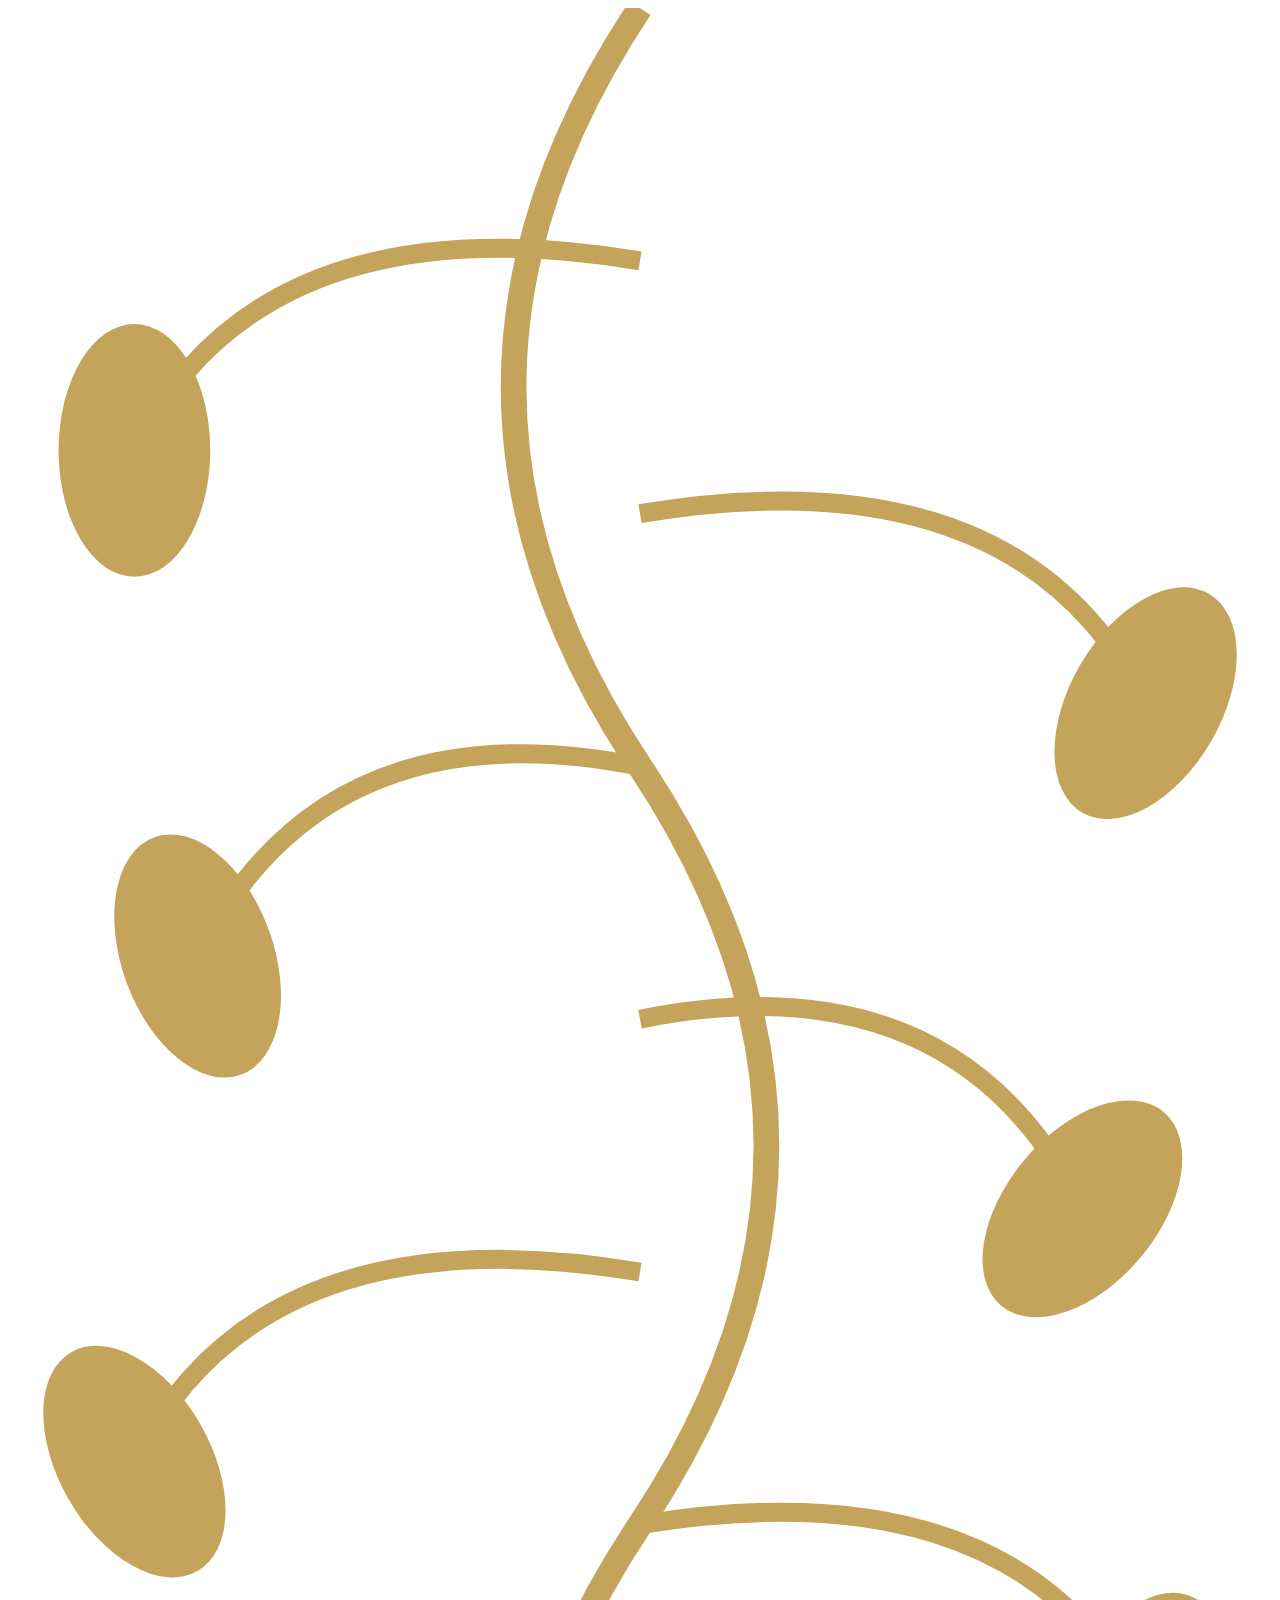
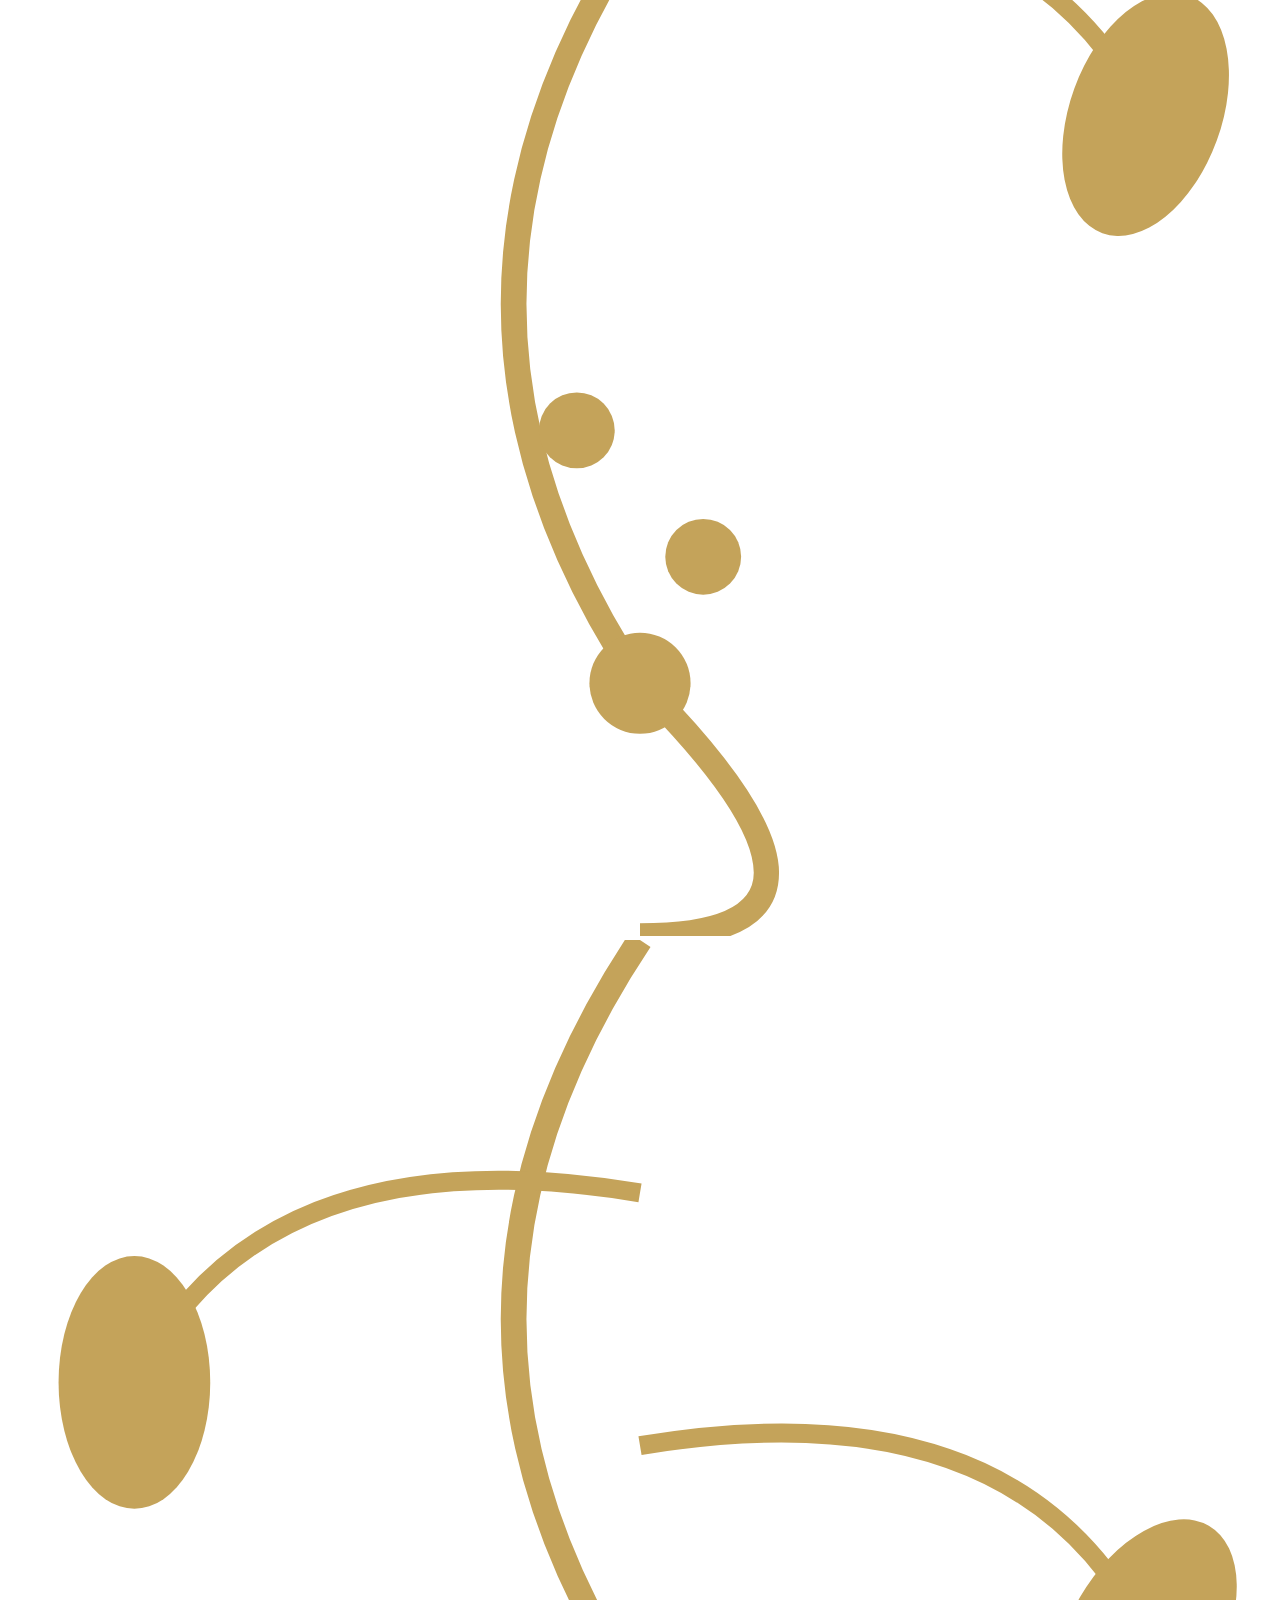
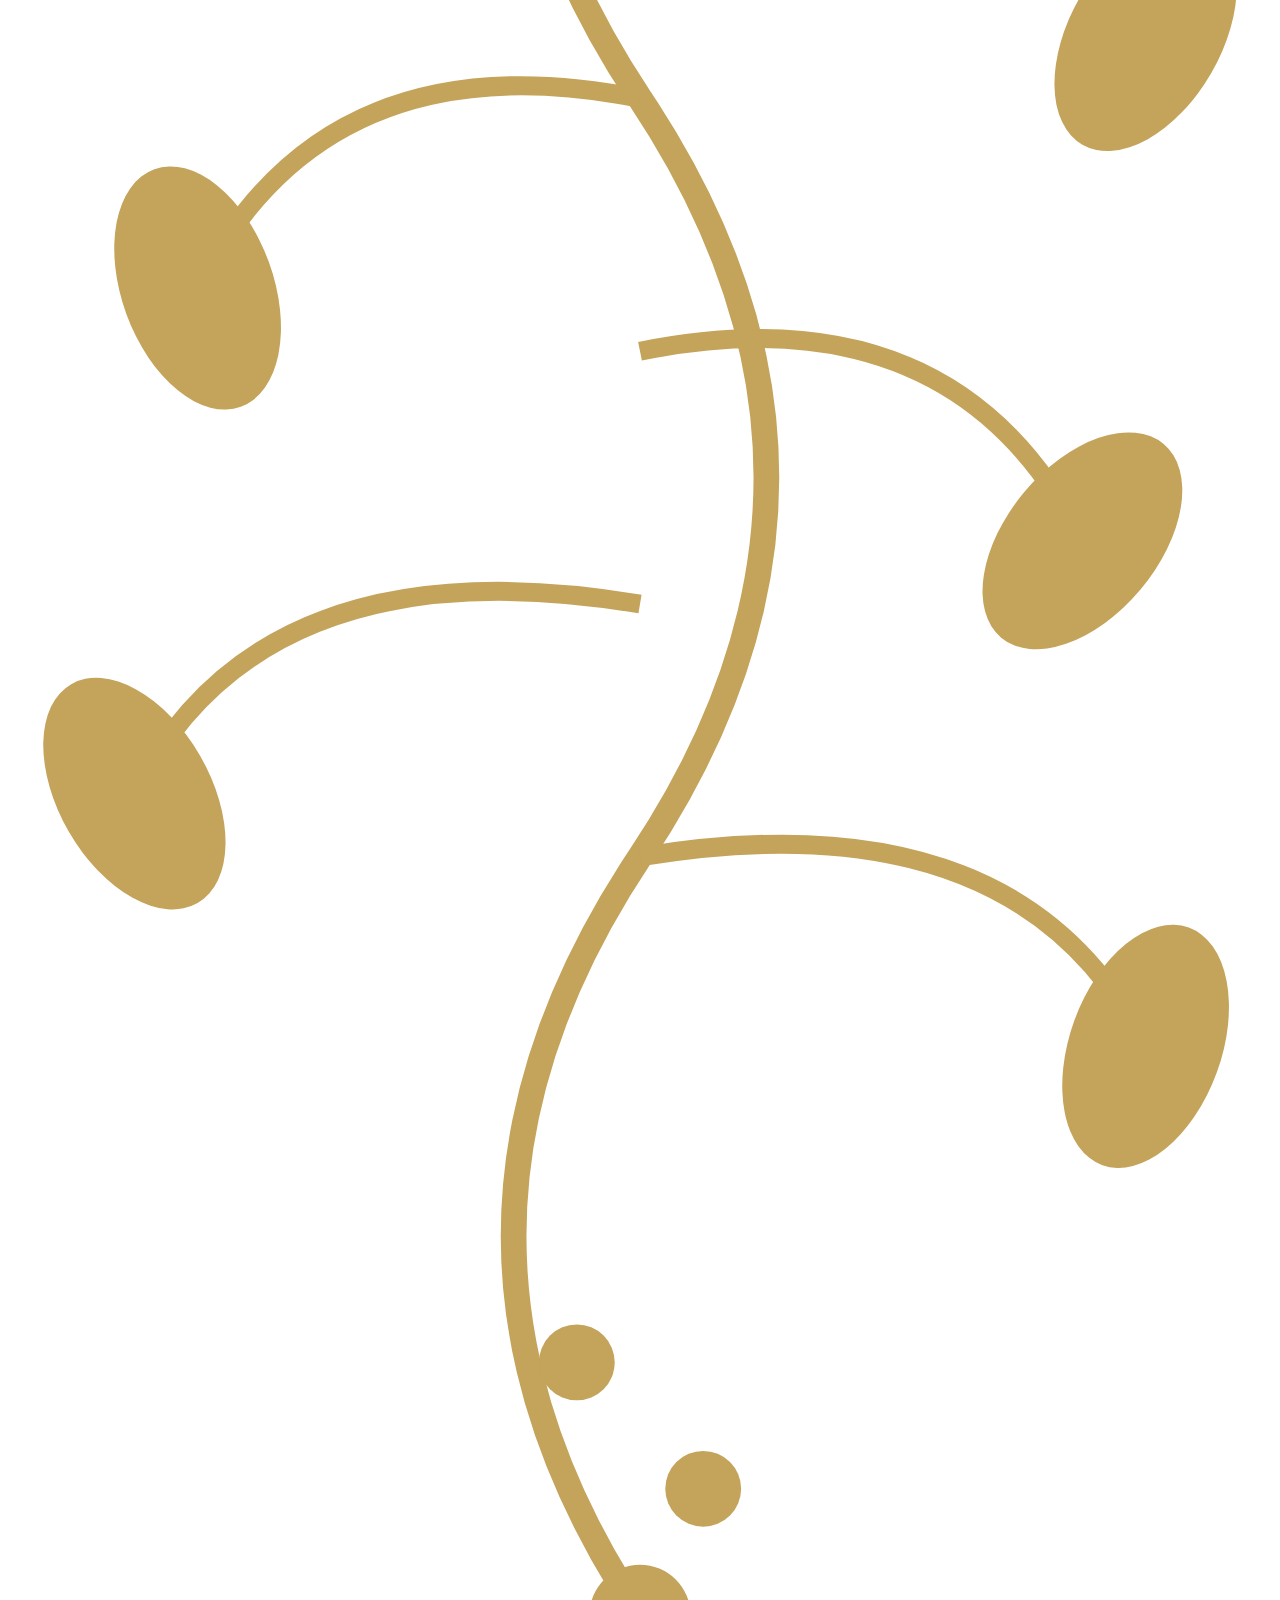
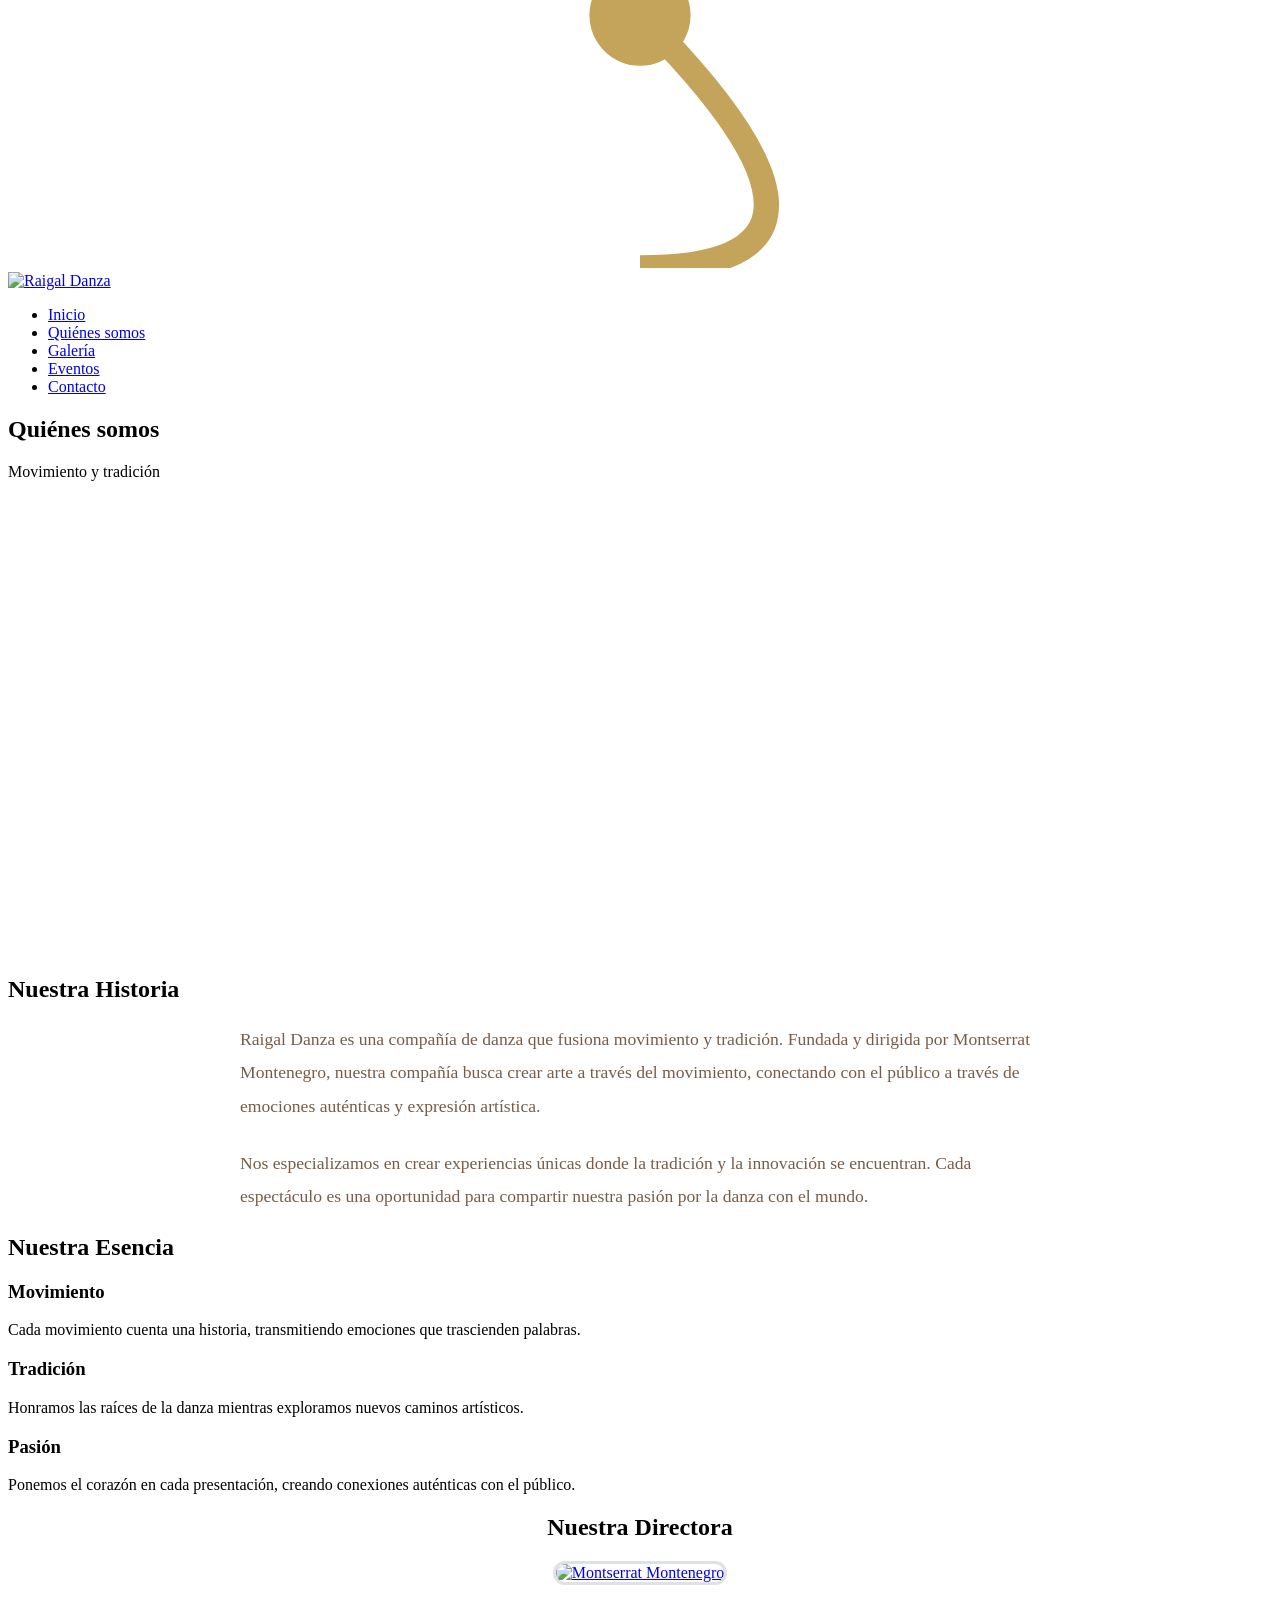
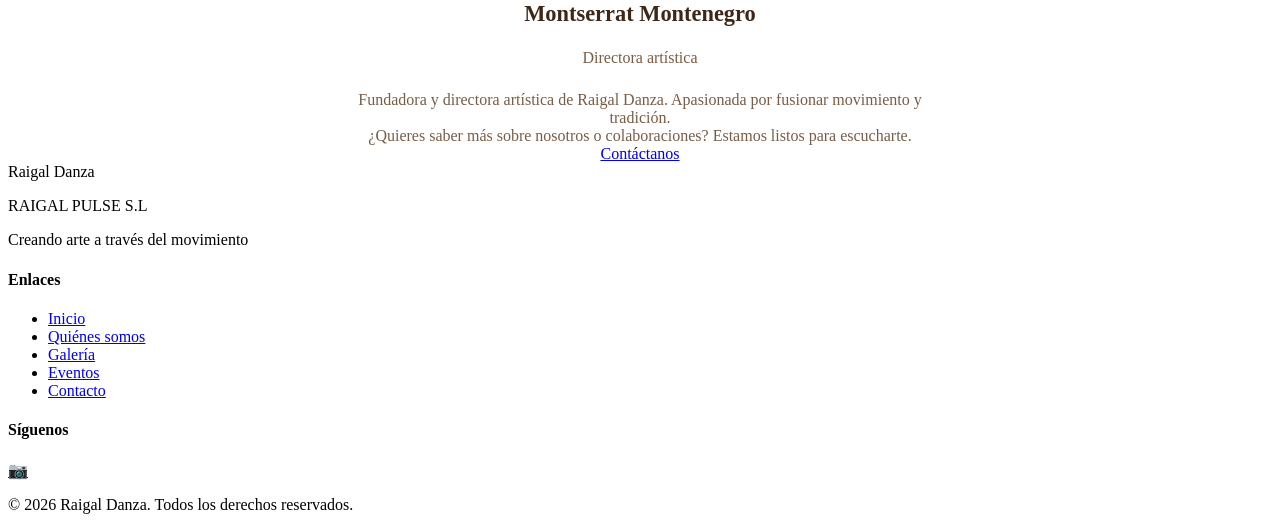
==== compania.html @ f5131477 "Add files via upload" ====
<!DOCTYPE html>
<html lang="es">
<head>
    <meta charset="UTF-8">
    <meta name="viewport" content="width=device-width, initial-scale=1.0">
    <title>Quiénes somos - Raigal Danza</title>
    <link rel="stylesheet" href="css/style.css">
    <link rel="icon" href="data:image/svg+xml,<svg xmlns='http://www.w3.org/2000/svg' viewBox='0 0 100 100'><text y='.9em' font-size='90'>💃</text></svg>">
</head>
<body>
    <!-- Enredaderas decorativas -->
    <div class="vine-decoration vine-left">
        <svg viewBox="0 0 100 200" xmlns="http://www.w3.org/2000/svg">
            <path d="M50 0 Q30 30 50 60 Q70 90 50 120 Q30 150 50 180 Q70 200 50 200" stroke="#c4a35a" stroke-width="2" fill="none"/>
            <path d="M50 20 Q20 15 10 35" stroke="#c4a35a" stroke-width="1.5" fill="none"/>
            <path d="M50 40 Q80 35 90 55" stroke="#c4a35a" stroke-width="1.5" fill="none"/>
            <path d="M50 60 Q25 55 15 75" stroke="#c4a35a" stroke-width="1.5" fill="none"/>
            <path d="M50 80 Q75 75 85 95" stroke="#c4a35a" stroke-width="1.5" fill="none"/>
            <path d="M50 100 Q20 95 10 115" stroke="#c4a35a" stroke-width="1.5" fill="none"/>
            <path d="M50 120 Q80 115 90 135" stroke="#c4a35a" stroke-width="1.5" fill="none"/>
            <ellipse cx="10" cy="35" rx="6" ry="10" fill="#c4a35a"/>
            <ellipse cx="90" cy="55" rx="6" ry="10" fill="#c4a35a" transform="rotate(30 90 55)"/>
            <ellipse cx="15" cy="75" rx="6" ry="10" fill="#c4a35a" transform="rotate(-20 15 75)"/>
            <ellipse cx="85" cy="95" rx="6" ry="10" fill="#c4a35a" transform="rotate(40 85 95)"/>
            <ellipse cx="10" cy="115" rx="6" ry="10" fill="#c4a35a" transform="rotate(-30 10 115)"/>
            <ellipse cx="90" cy="135" rx="6" ry="10" fill="#c4a35a" transform="rotate(20 90 135)"/>
            <circle cx="50" cy="180" r="4" fill="#c4a35a"/>
            <circle cx="45" cy="160" r="3" fill="#c4a35a"/>
            <circle cx="55" cy="170" r="3" fill="#c4a35a"/>
        </svg>
    </div>
    <div class="vine-decoration vine-right">
        <svg viewBox="0 0 100 200" xmlns="http://www.w3.org/2000/svg">
            <path d="M50 0 Q30 30 50 60 Q70 90 50 120 Q30 150 50 180 Q70 200 50 200" stroke="#c4a35a" stroke-width="2" fill="none"/>
            <path d="M50 20 Q20 15 10 35" stroke="#c4a35a" stroke-width="1.5" fill="none"/>
            <path d="M50 40 Q80 35 90 55" stroke="#c4a35a" stroke-width="1.5" fill="none"/>
            <path d="M50 60 Q25 55 15 75" stroke="#c4a35a" stroke-width="1.5" fill="none"/>
            <path d="M50 80 Q75 75 85 95" stroke="#c4a35a" stroke-width="1.5" fill="none"/>
            <path d="M50 100 Q20 95 10 115" stroke="#c4a35a" stroke-width="1.5" fill="none"/>
            <path d="M50 120 Q80 115 90 135" stroke="#c4a35a" stroke-width="1.5" fill="none"/>
            <ellipse cx="10" cy="35" rx="6" ry="10" fill="#c4a35a"/>
            <ellipse cx="90" cy="55" rx="6" ry="10" fill="#c4a35a" transform="rotate(30 90 55)"/>
            <ellipse cx="15" cy="75" rx="6" ry="10" fill="#c4a35a" transform="rotate(-20 15 75)"/>
            <ellipse cx="85" cy="95" rx="6" ry="10" fill="#c4a35a" transform="rotate(40 85 95)"/>
            <ellipse cx="10" cy="115" rx="6" ry="10" fill="#c4a35a" transform="rotate(-30 10 115)"/>
            <ellipse cx="90" cy="135" rx="6" ry="10" fill="#c4a35a" transform="rotate(20 90 135)"/>
            <circle cx="50" cy="180" r="4" fill="#c4a35a"/>
            <circle cx="45" cy="160" r="3" fill="#c4a35a"/>
            <circle cx="55" cy="170" r="3" fill="#c4a35a"/>
        </svg>
    </div>
    <nav class="navbar">
        <div class="nav-container">
            <a href="index.html" class="logo">
                <img src="images/logo.jpg" alt="Raigal Danza" class="logo-img">
            </a>
            <ul class="nav-menu">
                <li><a href="index.html" class="nav-link">Inicio</a></li>
                <li><a href="compania.html" class="nav-link active">Quiénes somos</a></li>
                <li><a href="galeria.html" class="nav-link">Galería</a></li>
                <li><a href="eventos.html" class="nav-link">Eventos</a></li>
                <li><a href="contacto.html" class="nav-link">Contacto</a></li>
            </ul>
            <div class="hamburger">
                <span></span>
                <span></span>
                <span></span>
            </div>
        </div>
    </nav>

    <section class="hero" style="height: 60vh; background: linear-gradient(rgba(255, 255, 255, 0.85), rgba(255, 255, 255, 0.85)), url('images/company/fondo.jpg') center/cover no-repeat;">
        <div class="hero-content">
            <h1>Quiénes <span>somos</span></h1>
            <p>Movimiento y tradición</p>
        </div>
    </section>

    <section class="container">
        <h2 class="section-title fade-in">Nuestra <span>Historia</span></h2>
        <div class="about-card fade-in" style="max-width: 800px; margin: 0 auto;">
            <p style="color: #7a5c45; font-size: 1.1rem; line-height: 1.9;">
                Raigal Danza es una compañía de danza que fusiona movimiento y tradición. Fundada y dirigida por Montserrat Montenegro, nuestra compañía busca crear arte a través del movimiento, conectando con el público a través de emociones auténticas y expresión artística.
            </p>
            <p style="color: #7a5c45; font-size: 1.1rem; line-height: 1.9; margin-top: 1.5rem;">
                Nos especializamos en crear experiencias únicas donde la tradición y la innovación se encuentran. Cada espectáculo es una oportunidad para compartir nuestra pasión por la danza con el mundo.
            </p>
        </div>
    </section>

    <section class="container">
        <h2 class="section-title fade-in">Nuestra <span>Esencia</span></h2>
        <div class="about-grid">
            <div class="about-card fade-in">
                <h3>Movimiento</h3>
                <p>Cada movimiento cuenta una historia, transmitiendo emociones que trascienden palabras.</p>
            </div>
            <div class="about-card fade-in">
                <h3>Tradición</h3>
                <p>Honramos las raíces de la danza mientras exploramos nuevos caminos artísticos.</p>
            </div>
            <div class="about-card fade-in">
                <h3>Pasión</h3>
                <p>Ponemos el corazón en cada presentación, creando conexiones auténticas con el público.</p>
            </div>
        </div>
    </section>

    <section class="container" style="text-align: center;">
        <h2 class="section-title fade-in">Nuestra <span>Directora</span></h2>
        <a href="https://www.instagram.com/monts_montenegro/" target="_blank" class="fade-in" style="display: inline-block;">
            <img src="images/director/montserrat_montenegro.jpg" alt="Montserrat Montenegro" style="max-width: 300px; border-radius: 15px; border: 3px solid #dee2e6;">
        </a>
        <p class="fade-in" style="font-family: 'Playfair Display', serif; font-size: 1.4rem; color: #3d2817; margin-top: 1rem; font-weight: 600;">Montserrat Montenegro</p>
        <p class="fade-in" style="max-width: 600px; margin: 0.5rem auto; color: #7a5c45;">Directora artística</p>
        <p class="fade-in" style="max-width: 600px; margin: 1.5rem auto 0; color: #7a5c45;">
            Fundadora y directora artística de Raigal Danza. Apasionada por fusionar movimiento y tradición.
        </p>
    </section>

    <section class="container" style="text-align: center;">
        <p class="fade-in" style="max-width: 600px; margin: 0 auto; color: #7a5c45;">
            ¿Quieres saber más sobre nosotros o colaboraciones? Estamos listos para escucharte.
        </p>
        <a href="contacto.html" class="btn fade-in" style="margin-top: 1rem;">Contáctanos</a>
    </section>

    <footer>
        <div class="container">
            <div class="footer-content">
                <div class="footer-section">
                    <div class="footer-logo">Raigal Danza</div>
                    <p>RAIGAL PULSE S.L</p>
                    <p style="margin-top: 0.5rem;">Creando arte a través del movimiento</p>
                </div>
                <div class="footer-section">
                    <h4>Enlaces</h4>
                    <ul>
                        <li><a href="index.html">Inicio</a></li>
                        <li><a href="compania.html">Quiénes somos</a></li>
                        <li><a href="galeria.html">Galería</a></li>
                        <li><a href="eventos.html">Eventos</a></li>
                        <li><a href="contacto.html">Contacto</a></li>
                    </ul>
                </div>
                <div class="footer-section">
                    <h4>Síguenos</h4>
                    <div class="social-links">
                        <a href="https://www.instagram.com/ciaraigaldanza" target="_blank" title="Instagram">📷</a>
                    </div>
                </div>
            </div>
            <div class="footer-bottom">
                <p>© 2026 Raigal Danza. Todos los derechos reservados.</p>
            </div>
        </div>
    </footer>

    <script src="js/script.js"></script>
</body>
</html>
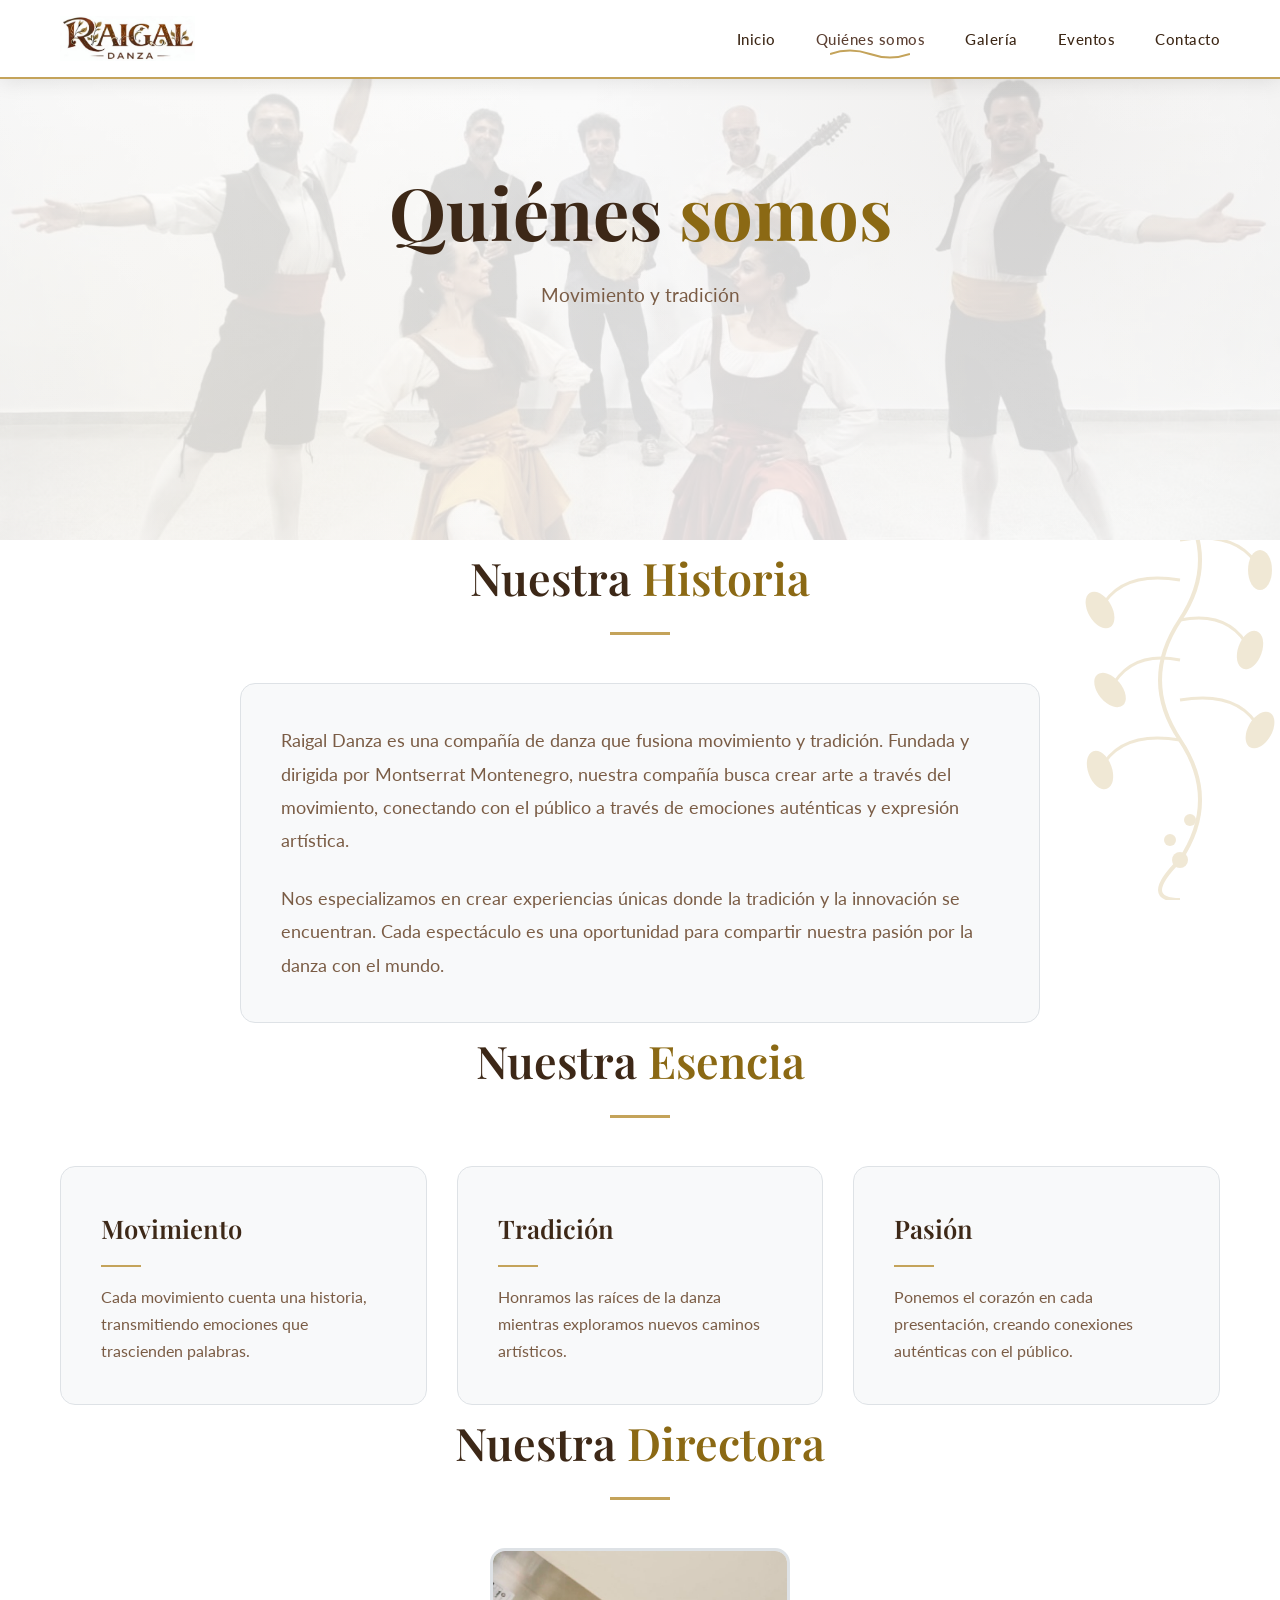
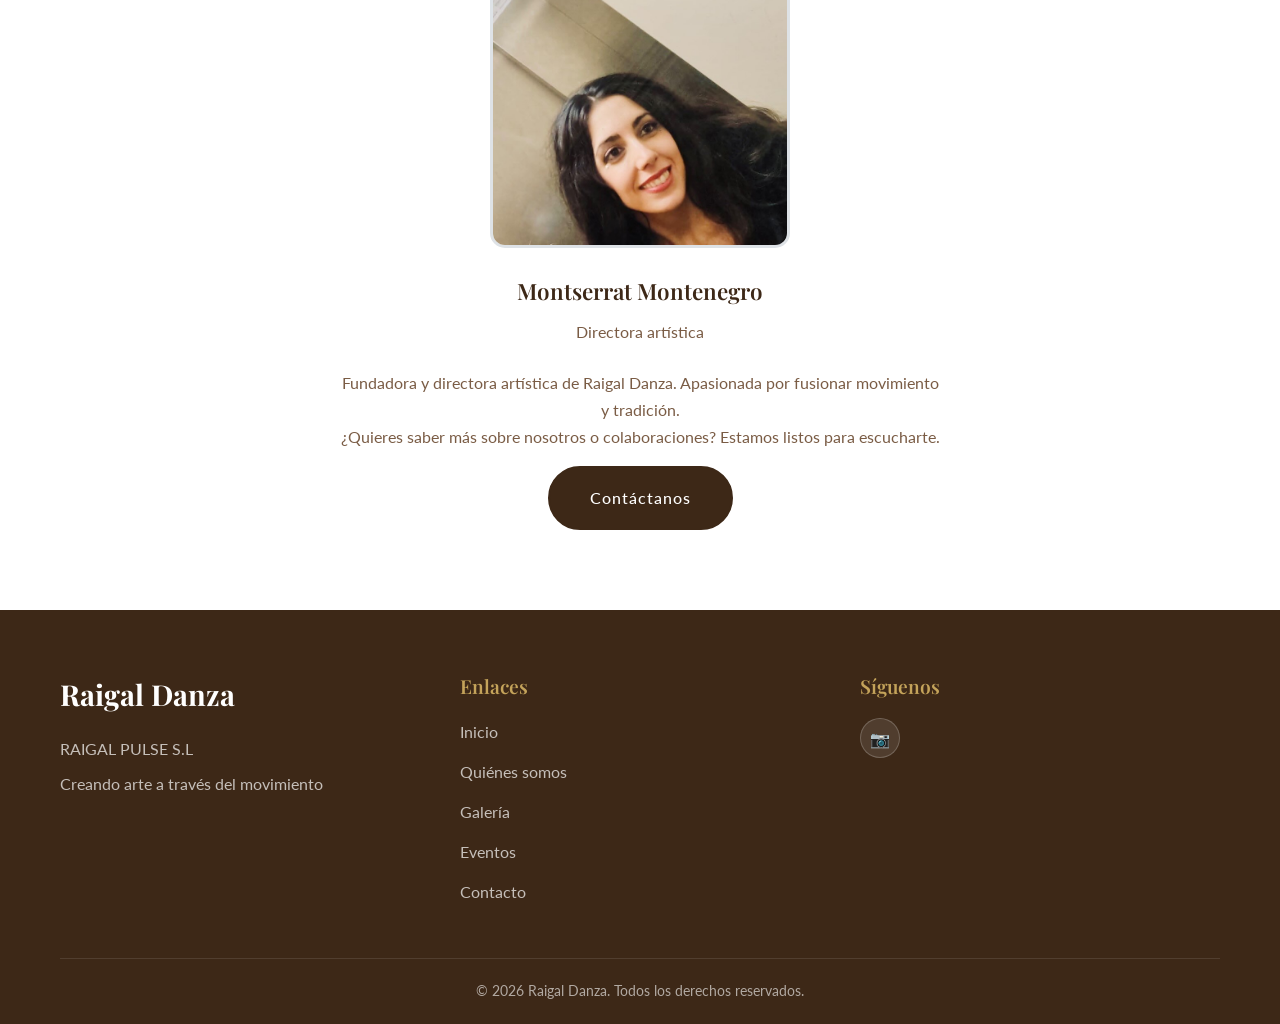
==== commit 62fc8855: "Add files via upload" ====
--- a/compania.html
+++ b/compania.html
@@ -5,7 +5,7 @@
     <meta name="viewport" content="width=device-width, initial-scale=1.0">
     <title>Quiénes somos - Raigal Danza</title>
     <link rel="stylesheet" href="css/style.css">
-    <link rel="icon" href="data:image/svg+xml,<svg xmlns='http://www.w3.org/2000/svg' viewBox='0 0 100 100'><text y='.9em' font-size='90'>💃</text></svg>">
+    <link rel="icon" href="images/favicon.png" type="image/png">
 </head>
 <body>
     <!-- Enredaderas decorativas -->
--- a/css/style.css
+++ b/css/style.css
@@ -0,0 +1,814 @@
+@import url('https://fonts.googleapis.com/css2?family=Playfair+Display:wght@400;500;600;700&family=Lato:wght@300;400;500;600&display=swap');
+
+:root {
+    --white: #ffffff;
+    --white-light: #f8f9fa;
+    --white-dark: #e9ecef;
+    --white-medium: #f0f0f0;
+    --brown-dark: #3d2817;
+    --brown: #5c4033;
+    --brown-light: #7a5c45;
+    --black: #1a1a1a;
+    --black-light: #2d2d2d;
+    --accent: #8b6914;
+    --accent-gold: #c4a35a;
+    --border-light: #dee2e6;
+    --shadow: rgba(0, 0, 0, 0.1);
+}
+
+* {
+    margin: 0;
+    padding: 0;
+    box-sizing: border-box;
+}
+
+html {
+    scroll-behavior: smooth;
+}
+
+body {
+    font-family: 'Lato', sans-serif;
+    background-color: var(--white);
+    color: var(--brown-dark);
+    line-height: 1.7;
+    overflow-x: hidden;
+    position: relative;
+}
+
+/* Decorative vines SVG */
+.vine-decoration {
+    position: fixed;
+    width: 200px;
+    height: 400px;
+    pointer-events: none;
+    z-index: 0;
+    opacity: 0.25;
+}
+
+.vine-left {
+    top: 0;
+    left: 0;
+}
+
+.vine-right {
+    bottom: 0;
+    right: 0;
+    transform: scaleX(-1);
+}
+
+.vine-decoration svg {
+    width: 100%;
+    height: 100%;
+}
+
+h1, h2, h3, h4, h5, h6 {
+    font-family: 'Playfair Display', serif;
+    font-weight: 600;
+    color: var(--brown-dark);
+}
+
+a {
+    text-decoration: none;
+    color: inherit;
+}
+
+ul {
+    list-style: none;
+}
+
+.container {
+    max-width: 1200px;
+    margin: 0 auto;
+    padding: 0 20px;
+}
+
+/* Navigation */
+.navbar {
+    position: fixed;
+    top: 0;
+    left: 0;
+    right: 0;
+    z-index: 1000;
+    background: var(--white);
+    box-shadow: 0 2px 20px var(--shadow);
+    padding: 1rem 0;
+    transition: all 0.3s ease;
+    border-bottom: 2px solid var(--accent-gold);
+}
+
+.navbar.scrolled {
+    padding: 0.8rem 0;
+    box-shadow: 0 4px 30px rgba(61, 40, 23, 0.15);
+}
+
+.nav-container {
+    display: flex;
+    justify-content: space-between;
+    align-items: center;
+    max-width: 1200px;
+    margin: 0 auto;
+    padding: 0 20px;
+}
+
+.logo {
+    font-family: 'Playfair Display', serif;
+    font-size: 1.6rem;
+    font-weight: 700;
+    color: var(--brown-dark);
+    letter-spacing: 2px;
+    display: flex;
+    align-items: center;
+    gap: 0.8rem;
+}
+
+.logo-img {
+    height: 45px;
+    width: auto;
+    object-fit: contain;
+}
+
+.nav-menu {
+    display: flex;
+    gap: 2.5rem;
+}
+
+.nav-link {
+    font-weight: 500;
+    position: relative;
+    padding: 0.5rem 0;
+    transition: color 0.3s ease;
+    color: var(--brown-dark);
+    font-size: 0.95rem;
+    letter-spacing: 0.5px;
+}
+
+.nav-link::after {
+    content: '';
+    position: absolute;
+    bottom: -6px;
+    left: 50%;
+    transform: translateX(-50%);
+    width: 0;
+    height: 15px;
+    background-image: url("data:image/svg+xml,%3Csvg xmlns='http://www.w3.org/2000/svg' viewBox='0 0 80 15'%3E%3Cpath d='M0 7 Q20 0 40 7 Q60 14 80 7' stroke='%23c4a35a' stroke-width='2' fill='none'/%3E%3C/svg%3E");
+    background-size: contain;
+    background-repeat: no-repeat;
+    transition: width 0.3s ease;
+}
+
+.nav-link:hover {
+    color: var(--brown);
+}
+
+.nav-link:hover::after {
+    width: 80px;
+}
+
+.nav-link.active {
+    color: var(--brown);
+}
+
+.nav-link.active::after {
+    width: 80px;
+}
+
+.hamburger {
+    display: none;
+    cursor: pointer;
+    flex-direction: column;
+    gap: 5px;
+}
+
+.hamburger span {
+    width: 28px;
+    height: 3px;
+    background: var(--brown-dark);
+    transition: all 0.3s ease;
+    border-radius: 2px;
+}
+
+/* Hero Section */
+.hero {
+    height: 100vh;
+    background: linear-gradient(rgba(255, 255, 255, 0.92), rgba(255, 255, 255, 0.92)),
+                url('https://images.unsplash.com/photo-1508700115892-45ecd05ae2ad?w=1920') center/cover;
+    display: flex;
+    align-items: center;
+    justify-content: center;
+    text-align: center;
+    position: relative;
+    padding-top: 80px;
+}
+
+.hero::before {
+    content: '';
+    position: absolute;
+    top: 0;
+    left: 0;
+    right: 0;
+    bottom: 0;
+    background: 
+        radial-gradient(circle at 20% 80%, rgba(196, 163, 90, 0.05) 0%, transparent 40%),
+        radial-gradient(circle at 80% 20%, rgba(61, 40, 23, 0.05) 0%, transparent 40%);
+    pointer-events: none;
+}
+
+.hero-content {
+    z-index: 1;
+    max-width: 800px;
+}
+
+.hero h1 {
+    font-family: 'Playfair Display', serif;
+    font-size: 4.5rem;
+    font-weight: 700;
+    margin-bottom: 1.5rem;
+    animation: fadeInUp 1s ease;
+    color: var(--brown-dark);
+    line-height: 1.2;
+}
+
+.hero h1 span {
+    color: var(--accent);
+}
+
+.hero p {
+    font-size: 1.2rem;
+    color: var(--brown-light);
+    margin-bottom: 2.5rem;
+    animation: fadeInUp 1s ease 0.3s both;
+}
+
+.btn {
+    display: inline-block;
+    padding: 1rem 2.5rem;
+    background: var(--brown-dark);
+    color: var(--white);
+    font-weight: 500;
+    border-radius: 50px;
+    transition: all 0.3s ease;
+    animation: fadeInUp 1s ease 0.6s both;
+    border: 2px solid var(--brown-dark);
+    letter-spacing: 1px;
+}
+
+.btn:hover {
+    background: transparent;
+    color: var(--brown-dark);
+    transform: translateY(-3px);
+    box-shadow: 0 10px 30px rgba(61, 40, 23, 0.2);
+}
+
+/* Sections */
+section {
+    padding: 100px 0;
+}
+
+.section-title {
+    font-size: 2.8rem;
+    text-align: center;
+    margin-bottom: 3rem;
+    position: relative;
+    color: var(--brown-dark);
+}
+
+.section-title::after {
+    content: '';
+    display: block;
+    width: 60px;
+    height: 3px;
+    background: var(--accent-gold);
+    margin: 1rem auto 0;
+}
+
+.section-title span {
+    color: var(--accent);
+}
+
+/* About Section */
+.about-grid {
+    display: grid;
+    grid-template-columns: repeat(auto-fit, minmax(300px, 1fr));
+    gap: 30px;
+}
+
+.about-card {
+    background: var(--white-light);
+    padding: 2.5rem;
+    border-radius: 15px;
+    transition: all 0.3s ease;
+    border: 1px solid var(--border-light);
+}
+
+.about-card:hover {
+    transform: translateY(-8px);
+    box-shadow: 0 15px 40px rgba(61, 40, 23, 0.12);
+    border-color: var(--accent-gold);
+}
+
+.about-card h3 {
+    font-size: 1.6rem;
+    margin-bottom: 1rem;
+    color: var(--brown-dark);
+    position: relative;
+    padding-bottom: 1rem;
+}
+
+.about-card h3::after {
+    content: '';
+    position: absolute;
+    bottom: 0;
+    left: 0;
+    width: 40px;
+    height: 2px;
+    background: var(--accent-gold);
+}
+
+.about-card p {
+    color: var(--brown-light);
+    font-size: 1rem;
+}
+
+/* Gallery */
+.gallery-grid {
+    display: grid;
+    grid-template-columns: repeat(auto-fill, minmax(280px, 1fr));
+    gap: 25px;
+}
+
+.gallery-item {
+    position: relative;
+    overflow: hidden;
+    border-radius: 15px;
+    cursor: pointer;
+    aspect-ratio: 1;
+    border: 3px solid var(--white-dark);
+    transition: all 0.3s ease;
+}
+
+.gallery-item:hover {
+    border-color: var(--accent-gold);
+}
+
+.gallery-item img {
+    width: 100%;
+    height: 100%;
+    object-fit: cover;
+    transition: transform 0.5s ease;
+}
+
+.gallery-item:hover img {
+    transform: scale(1.1);
+}
+
+.gallery-overlay {
+    position: absolute;
+    inset: 0;
+    background: linear-gradient(to top, rgba(61, 40, 23, 0.9), transparent);
+    display: flex;
+    align-items: flex-end;
+    padding: 1.5rem;
+    opacity: 0;
+    transition: opacity 0.3s ease;
+}
+
+.gallery-item:hover .gallery-overlay {
+    opacity: 1;
+}
+
+.gallery-overlay span {
+    font-family: 'Playfair Display', serif;
+    font-size: 1.4rem;
+    color: var(--white);
+}
+
+/* Videos Section */
+.videos-section {
+    margin-top: 60px;
+}
+
+.videos-section h2 {
+    font-size: 2rem;
+    margin-bottom: 2rem;
+    color: var(--brown-dark);
+    text-align: center;
+}
+
+.video-grid {
+    display: grid;
+    grid-template-columns: repeat(auto-fit, minmax(400px, 1fr));
+    gap: 30px;
+}
+
+.video-container {
+    position: relative;
+    padding-bottom: 56.25%;
+    height: 0;
+    border-radius: 15px;
+    overflow: hidden;
+    border: 3px solid var(--white-dark);
+}
+
+.video-container iframe {
+    position: absolute;
+    top: 0;
+    left: 0;
+    width: 100%;
+    height: 100%;
+    border: none;
+}
+
+/* Events */
+.events-timeline {
+    max-width: 800px;
+    margin: 0 auto;
+}
+
+.event-card {
+    background: var(--white-light);
+    border-radius: 15px;
+    padding: 2rem;
+    margin-bottom: 2rem;
+    display: flex;
+    gap: 2rem;
+    align-items: center;
+    border: 1px solid var(--border-light);
+    transition: all 0.3s ease;
+}
+
+.event-card:hover {
+    border-color: var(--accent-gold);
+    box-shadow: 0 10px 30px rgba(61, 40, 23, 0.1);
+}
+
+.event-date {
+    background: var(--brown-dark);
+    padding: 1rem 1.5rem;
+    border-radius: 12px;
+    text-align: center;
+    min-width: 90px;
+    flex-shrink: 0;
+}
+
+.event-date .day {
+    font-family: 'Playfair Display', serif;
+    font-size: 2.2rem;
+    font-weight: 700;
+    line-height: 1;
+    color: var(--white);
+}
+
+.event-date .month {
+    font-size: 0.85rem;
+    text-transform: uppercase;
+    color: var(--accent-gold);
+    font-weight: 600;
+    letter-spacing: 1px;
+}
+
+.event-info h3 {
+    font-size: 1.5rem;
+    margin-bottom: 0.5rem;
+    color: var(--brown-dark);
+}
+
+.event-info .location {
+    color: var(--accent);
+    margin-bottom: 0.3rem;
+    font-weight: 500;
+}
+
+.event-info .time {
+    color: var(--brown-light);
+    font-size: 0.9rem;
+}
+
+/* Contact */
+.contact-wrapper {
+    display: grid;
+    grid-template-columns: 1fr 1fr;
+    gap: 60px;
+}
+
+.contact-info h3 {
+    font-size: 1.8rem;
+    margin-bottom: 2rem;
+    color: var(--brown-dark);
+}
+
+.contact-item {
+    display: flex;
+    align-items: center;
+    gap: 1rem;
+    margin-bottom: 1.5rem;
+}
+
+.contact-icon {
+    width: 50px;
+    height: 50px;
+    background: var(--brown-dark);
+    border-radius: 50%;
+    display: flex;
+    align-items: center;
+    justify-content: center;
+    font-size: 1.2rem;
+    color: var(--white);
+    flex-shrink: 0;
+}
+
+.contact-item div p:first-child {
+    font-weight: 600;
+    color: var(--brown-dark);
+}
+
+.contact-item div p:last-child {
+    color: var(--brown-light);
+    font-size: 0.95rem;
+}
+
+.contact-form {
+    background: var(--white-light);
+    padding: 2.5rem;
+    border-radius: 20px;
+    border: 1px solid var(--border-light);
+}
+
+.form-group {
+    margin-bottom: 1.5rem;
+}
+
+.form-group label {
+    display: block;
+    margin-bottom: 0.5rem;
+    color: var(--brown-dark);
+    font-weight: 500;
+}
+
+.form-group input,
+.form-group textarea,
+.form-group select {
+    width: 100%;
+    padding: 1rem;
+    background: var(--white);
+    border: 2px solid var(--border-light);
+    border-radius: 10px;
+    color: var(--brown-dark);
+    font-family: 'Lato', sans-serif;
+    transition: all 0.3s ease;
+}
+
+.form-group input:focus,
+.form-group textarea:focus,
+.form-group select:focus {
+    outline: none;
+    border-color: var(--brown-dark);
+}
+
+.form-group textarea {
+    min-height: 150px;
+    resize: vertical;
+}
+
+.submit-btn {
+    width: 100%;
+    padding: 1.2rem;
+    background: var(--brown-dark);
+    border: 2px solid var(--brown-dark);
+    border-radius: 10px;
+    color: var(--white);
+    font-weight: 600;
+    font-size: 1rem;
+    cursor: pointer;
+    transition: all 0.3s ease;
+    letter-spacing: 1px;
+}
+
+.submit-btn:hover {
+    background: transparent;
+    color: var(--brown-dark);
+}
+
+/* Footer */
+footer {
+    background: var(--brown-dark);
+    padding: 60px 0 20px;
+    margin-top: 80px;
+}
+
+.footer-content {
+    display: grid;
+    grid-template-columns: repeat(auto-fit, minmax(220px, 1fr));
+    gap: 40px;
+    margin-bottom: 40px;
+}
+
+.footer-logo {
+    font-family: 'Playfair Display', serif;
+    font-size: 1.8rem;
+    font-weight: 700;
+    color: var(--white);
+    margin-bottom: 1rem;
+}
+
+.footer-section p {
+    color: rgba(255, 255, 255, 0.7);
+    margin-top: 0.5rem;
+}
+
+.footer-section h4 {
+    color: var(--accent-gold);
+    font-size: 1.2rem;
+    margin-bottom: 1rem;
+    font-family: 'Playfair Display', serif;
+}
+
+.footer-section ul li {
+    margin-bottom: 0.8rem;
+}
+
+.footer-section ul li a {
+    color: rgba(255, 255, 255, 0.7);
+    transition: all 0.3s ease;
+}
+
+.footer-section ul li a:hover {
+    color: var(--accent-gold);
+    padding-left: 5px;
+}
+
+.social-links {
+    display: flex;
+    gap: 1rem;
+    margin-top: 1rem;
+}
+
+.social-links a {
+    width: 40px;
+    height: 40px;
+    background: rgba(255, 255, 255, 0.1);
+    border-radius: 50%;
+    display: flex;
+    align-items: center;
+    justify-content: center;
+    transition: all 0.3s ease;
+    border: 1px solid rgba(255, 255, 255, 0.2);
+}
+
+.social-links a:hover {
+    background: var(--accent-gold);
+    transform: translateY(-3px);
+}
+
+.footer-bottom {
+    text-align: center;
+    padding-top: 20px;
+    border-top: 1px solid rgba(255, 255, 255, 0.1);
+    color: rgba(255, 255, 255, 0.6);
+    font-size: 0.9rem;
+}
+
+/* Lightbox */
+.lightbox {
+    position: fixed;
+    inset: 0;
+    background: rgba(0, 0, 0, 0.95);
+    display: none;
+    align-items: center;
+    justify-content: center;
+    z-index: 2000;
+    padding: 2rem;
+}
+
+.lightbox.active {
+    display: flex;
+}
+
+.lightbox img {
+    max-width: 90%;
+    max-height: 90%;
+    border-radius: 10px;
+    border: 3px solid var(--white);
+}
+
+.lightbox-close {
+    position: absolute;
+    top: 2rem;
+    right: 2rem;
+    font-size: 2.5rem;
+    color: var(--white);
+    cursor: pointer;
+    transition: color 0.3s ease;
+}
+
+.lightbox-close:hover {
+    color: var(--accent-gold);
+}
+
+/* Animations */
+@keyframes fadeInUp {
+    from {
+        opacity: 0;
+        transform: translateY(30px);
+    }
+    to {
+        opacity: 1;
+        transform: translateY(0);
+    }
+}
+
+.fade-in {
+    opacity: 0;
+    transform: translateY(30px);
+    transition: all 0.8s ease;
+}
+
+.fade-in.visible {
+    opacity: 1;
+    transform: translateY(0);
+}
+
+/* Responsive */
+@media (max-width: 1024px) {
+    .hero h1 {
+        font-size: 3.5rem;
+    }
+    
+    .video-grid {
+        grid-template-columns: 1fr;
+    }
+    
+    .contact-wrapper {
+        gap: 40px;
+    }
+}
+
+@media (max-width: 768px) {
+    .hamburger {
+        display: flex;
+    }
+    
+    .nav-menu {
+        position: fixed;
+        top: 70px;
+        left: -100%;
+        width: 100%;
+        background: var(--white);
+        flex-direction: column;
+        padding: 2rem;
+        gap: 1rem;
+        transition: left 0.3s ease;
+        box-shadow: 0 10px 30px rgba(0,0,0,0.1);
+    }
+    
+    .nav-menu.active {
+        left: 0;
+    }
+    
+    .hero h1 {
+        font-size: 2.8rem;
+    }
+    
+    .section-title {
+        font-size: 2.2rem;
+    }
+    
+    .event-card {
+        flex-direction: column;
+        text-align: center;
+    }
+    
+    .contact-wrapper {
+        grid-template-columns: 1fr;
+    }
+    
+    .gallery-grid {
+        grid-template-columns: repeat(2, 1fr);
+    }
+    
+    .about-grid {
+        grid-template-columns: 1fr;
+    }
+}
+
+@media (max-width: 480px) {
+    .hero h1 {
+        font-size: 2.2rem;
+    }
+    
+    .hero p {
+        font-size: 1rem;
+    }
+    
+    .btn {
+        padding: 0.8rem 2rem;
+        font-size: 0.9rem;
+    }
+    
+    .gallery-grid {
+        grid-template-columns: 1fr;
+    }
+    
+    .section-title {
+        font-size: 2rem;
+    }
+}
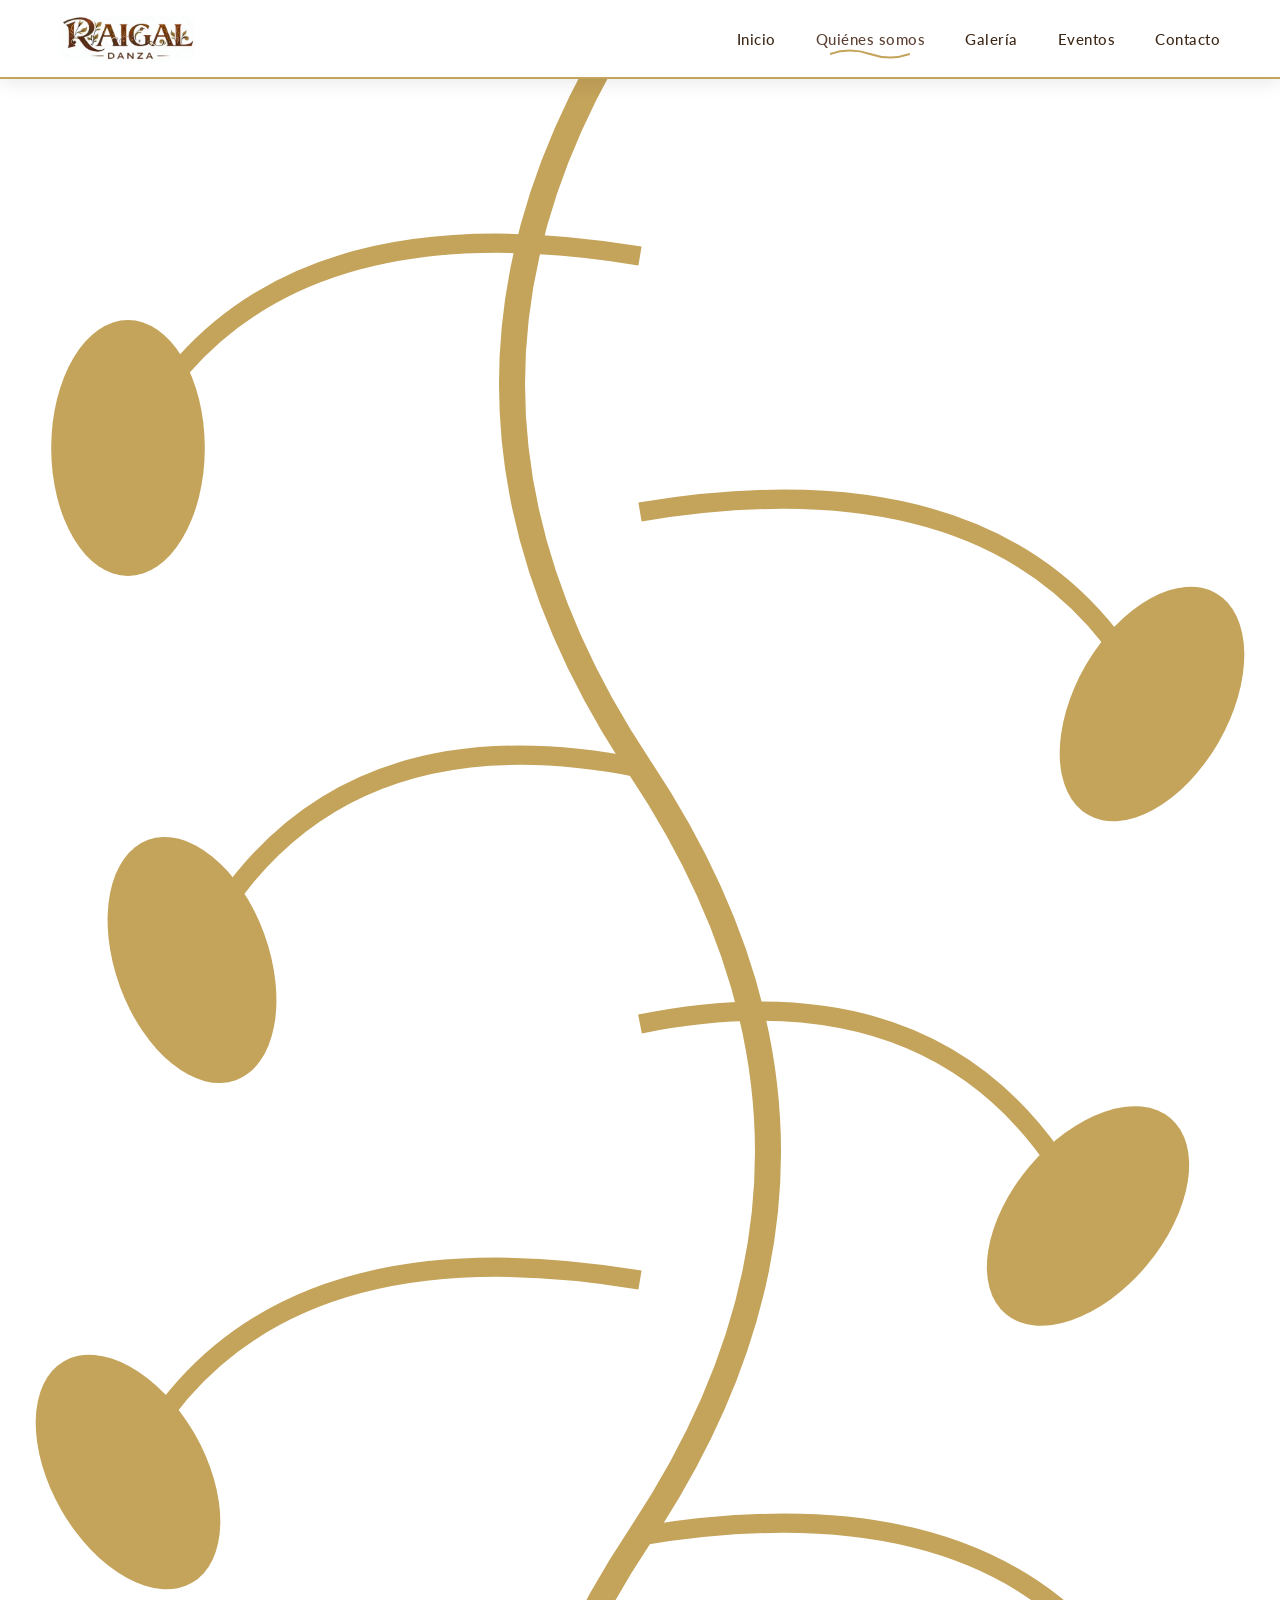
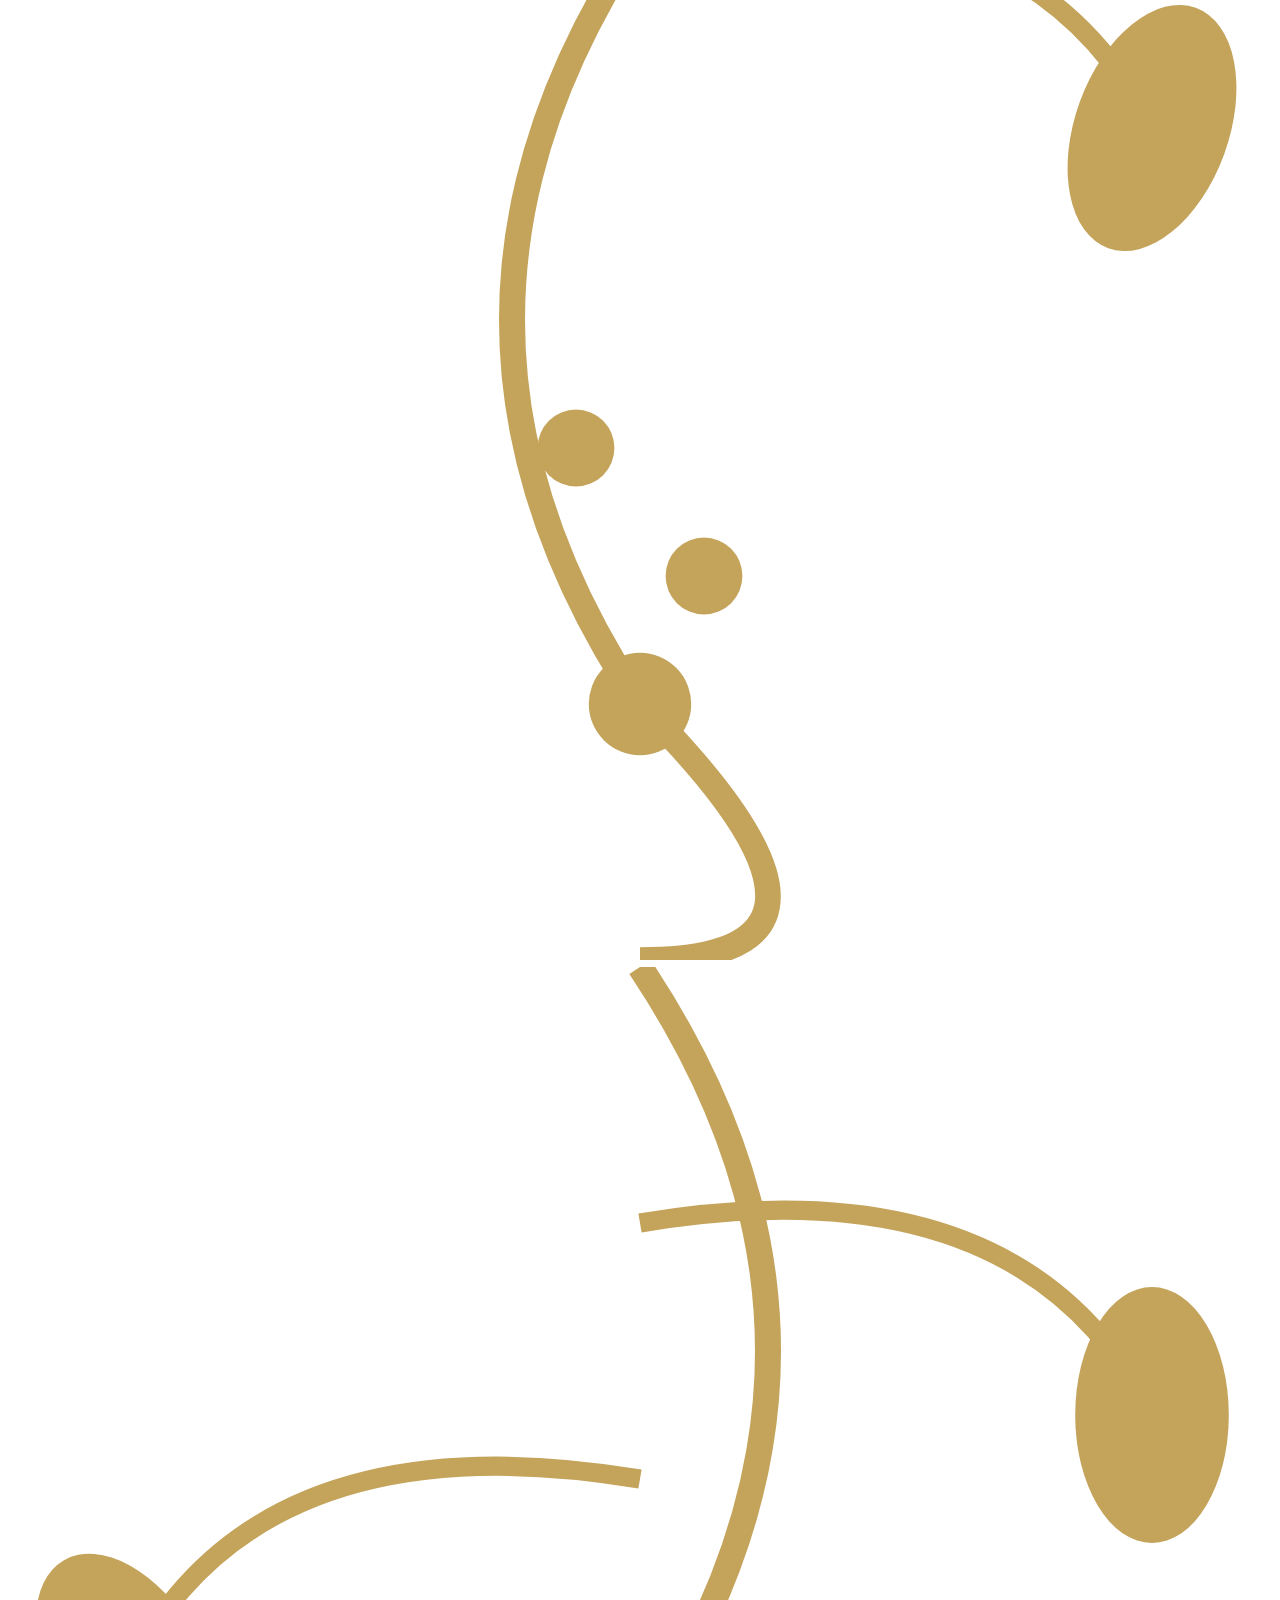
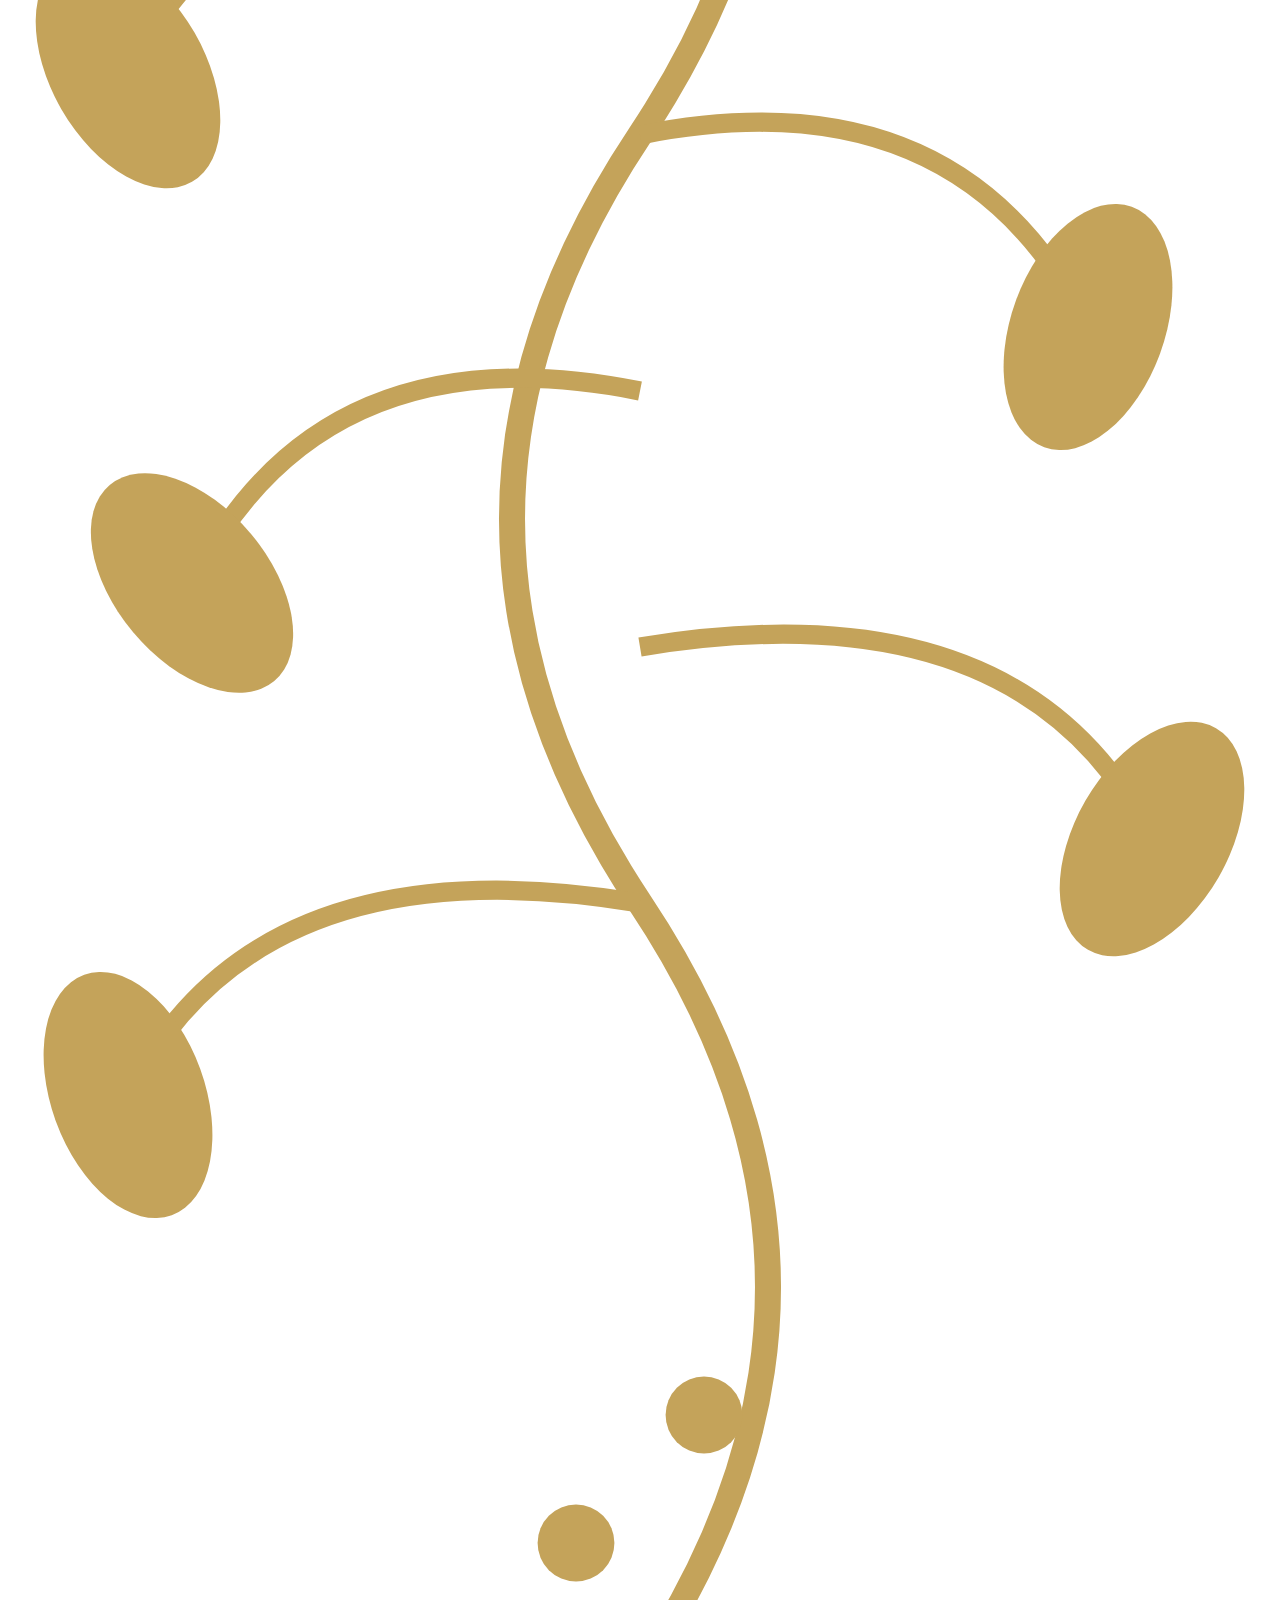
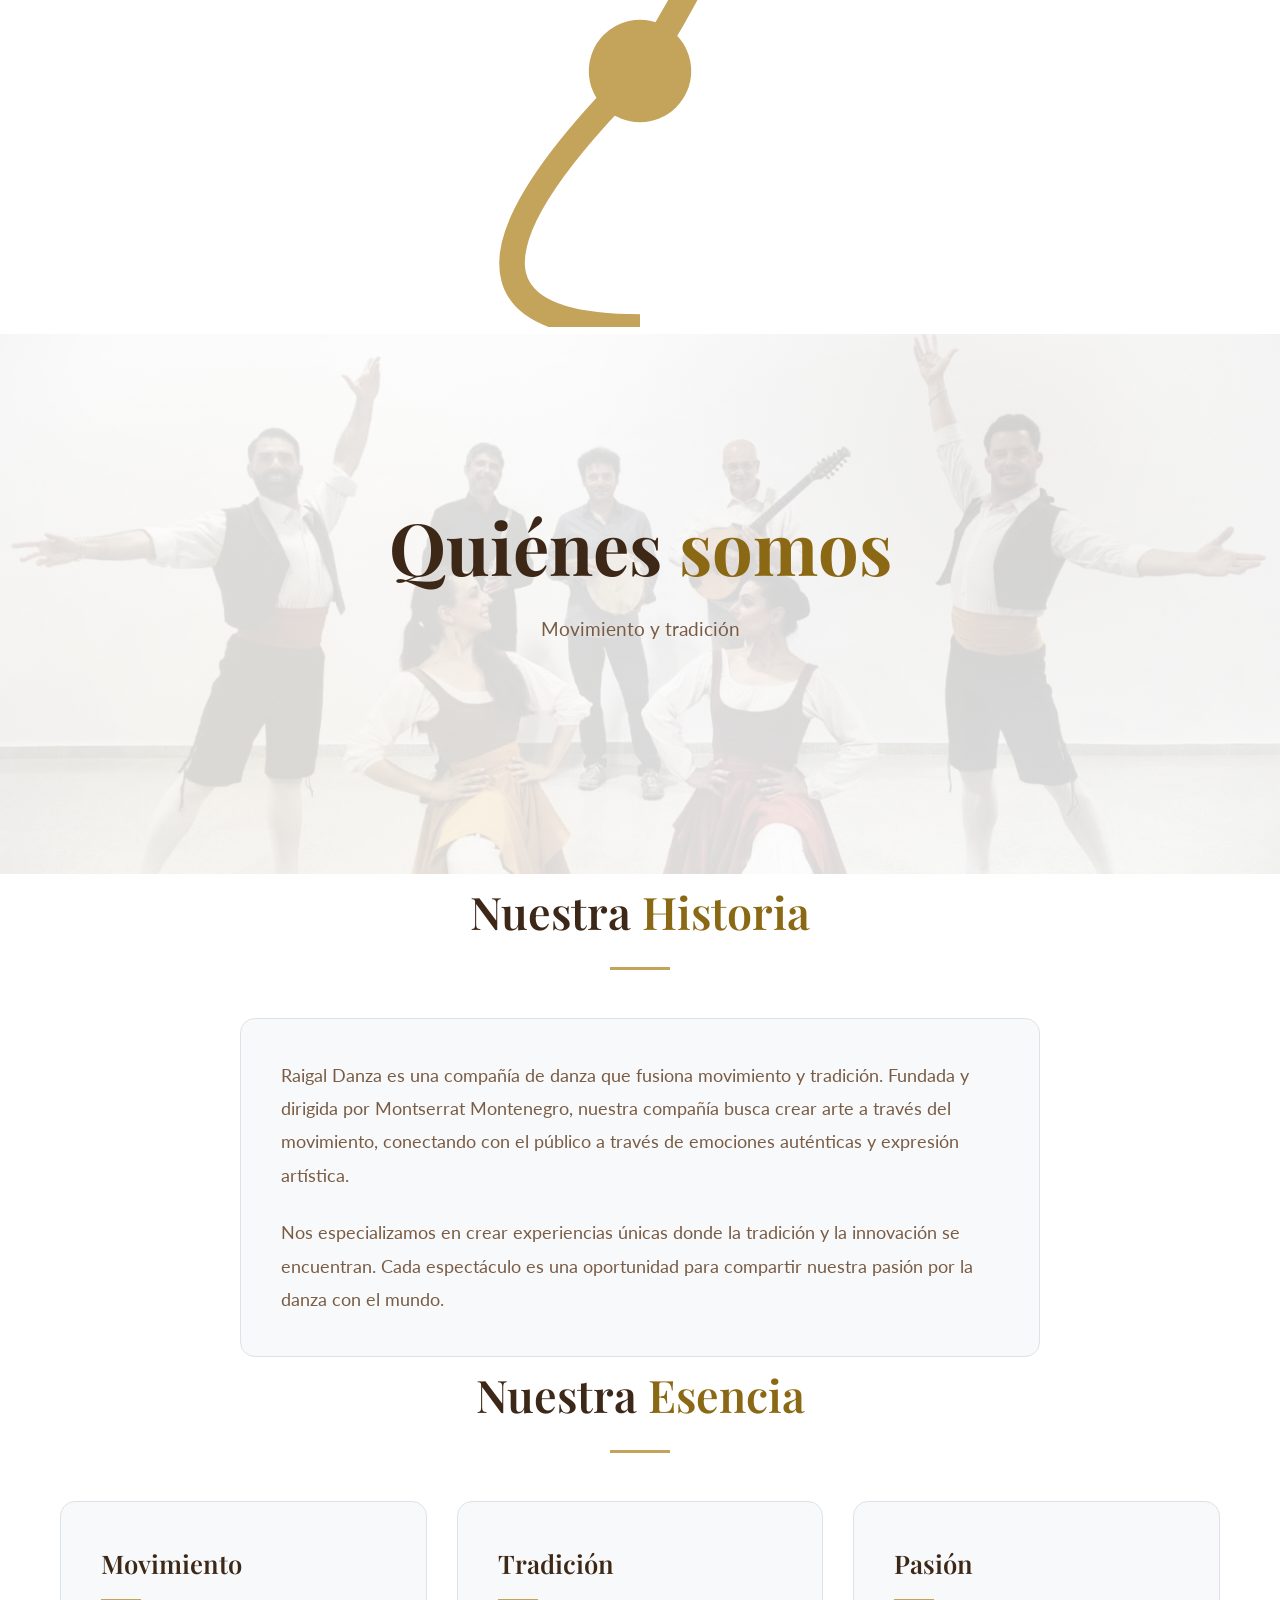
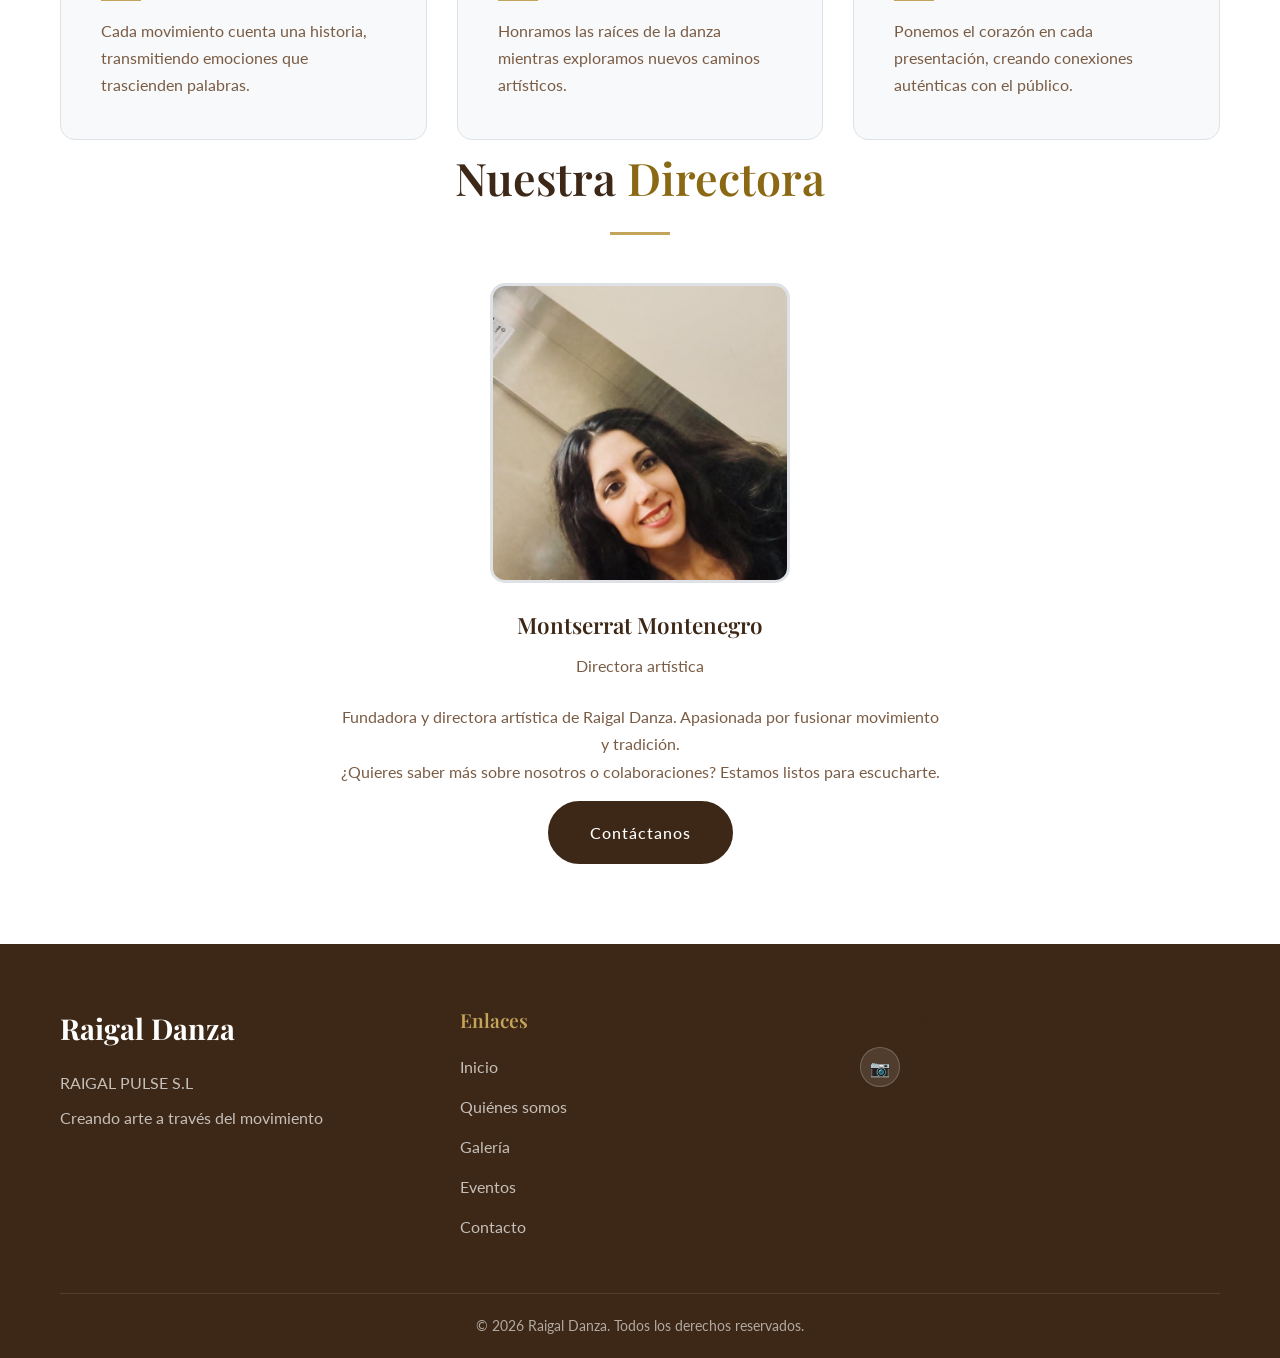
==== commit 6b7d9f61: "Add files via upload" ====
--- a/compania.html
+++ b/compania.html
@@ -7,7 +7,7 @@
     <link rel="stylesheet" href="css/style.css">
     <link rel="icon" href="images/favicon.png" type="image/png">
 </head>
-<body>
+<body oncontextmenu="return false" onselectstart="return false" ondragstart="return false">
     <!-- Enredaderas decorativas -->
     <div class="vine-decoration vine-left">
         <svg viewBox="0 0 100 200" xmlns="http://www.w3.org/2000/svg">
@@ -134,7 +134,7 @@
                     <p style="margin-top: 0.5rem;">Creando arte a través del movimiento</p>
                 </div>
                 <div class="footer-section">
-                    <h4>Enlaces</h4>
+                    <h3>Enlaces</h3>
                     <ul>
                         <li><a href="index.html">Inicio</a></li>
                         <li><a href="compania.html">Quiénes somos</a></li>
--- a/css/style.css
+++ b/css/style.css
@@ -20,6 +20,10 @@
     margin: 0;
     padding: 0;
     box-sizing: border-box;
+    -webkit-user-select: none;
+    -moz-user-select: none;
+    -ms-user-select: none;
+    user-select: none;
 }
 
 html {
@@ -33,6 +37,26 @@
     line-height: 1.7;
     overflow-x: hidden;
     position: relative;
+    -webkit-user-select: none;
+    -moz-user-select: none;
+    -ms-user-select: none;
+    user-select: none;
+}
+
+/* Imágenes protegidas */
+img {
+    -webkit-user-drag: none;
+    -khtml-user-drag: none;
+    -moz-user-drag: none;
+    -o-user-drag: none;
+    pointer-events: none;
+}
+
+.gallery-item img, 
+.hero img,
+.video-container video {
+    pointer-events: auto;
+}
 }
 
 /* Decorative vines SVG */
@@ -615,7 +639,7 @@
     margin-top: 0.5rem;
 }
 
-.footer-section h4 {
+.footer-section h3 {
     color: var(--accent-gold);
     font-size: 1.2rem;
     margin-bottom: 1rem;
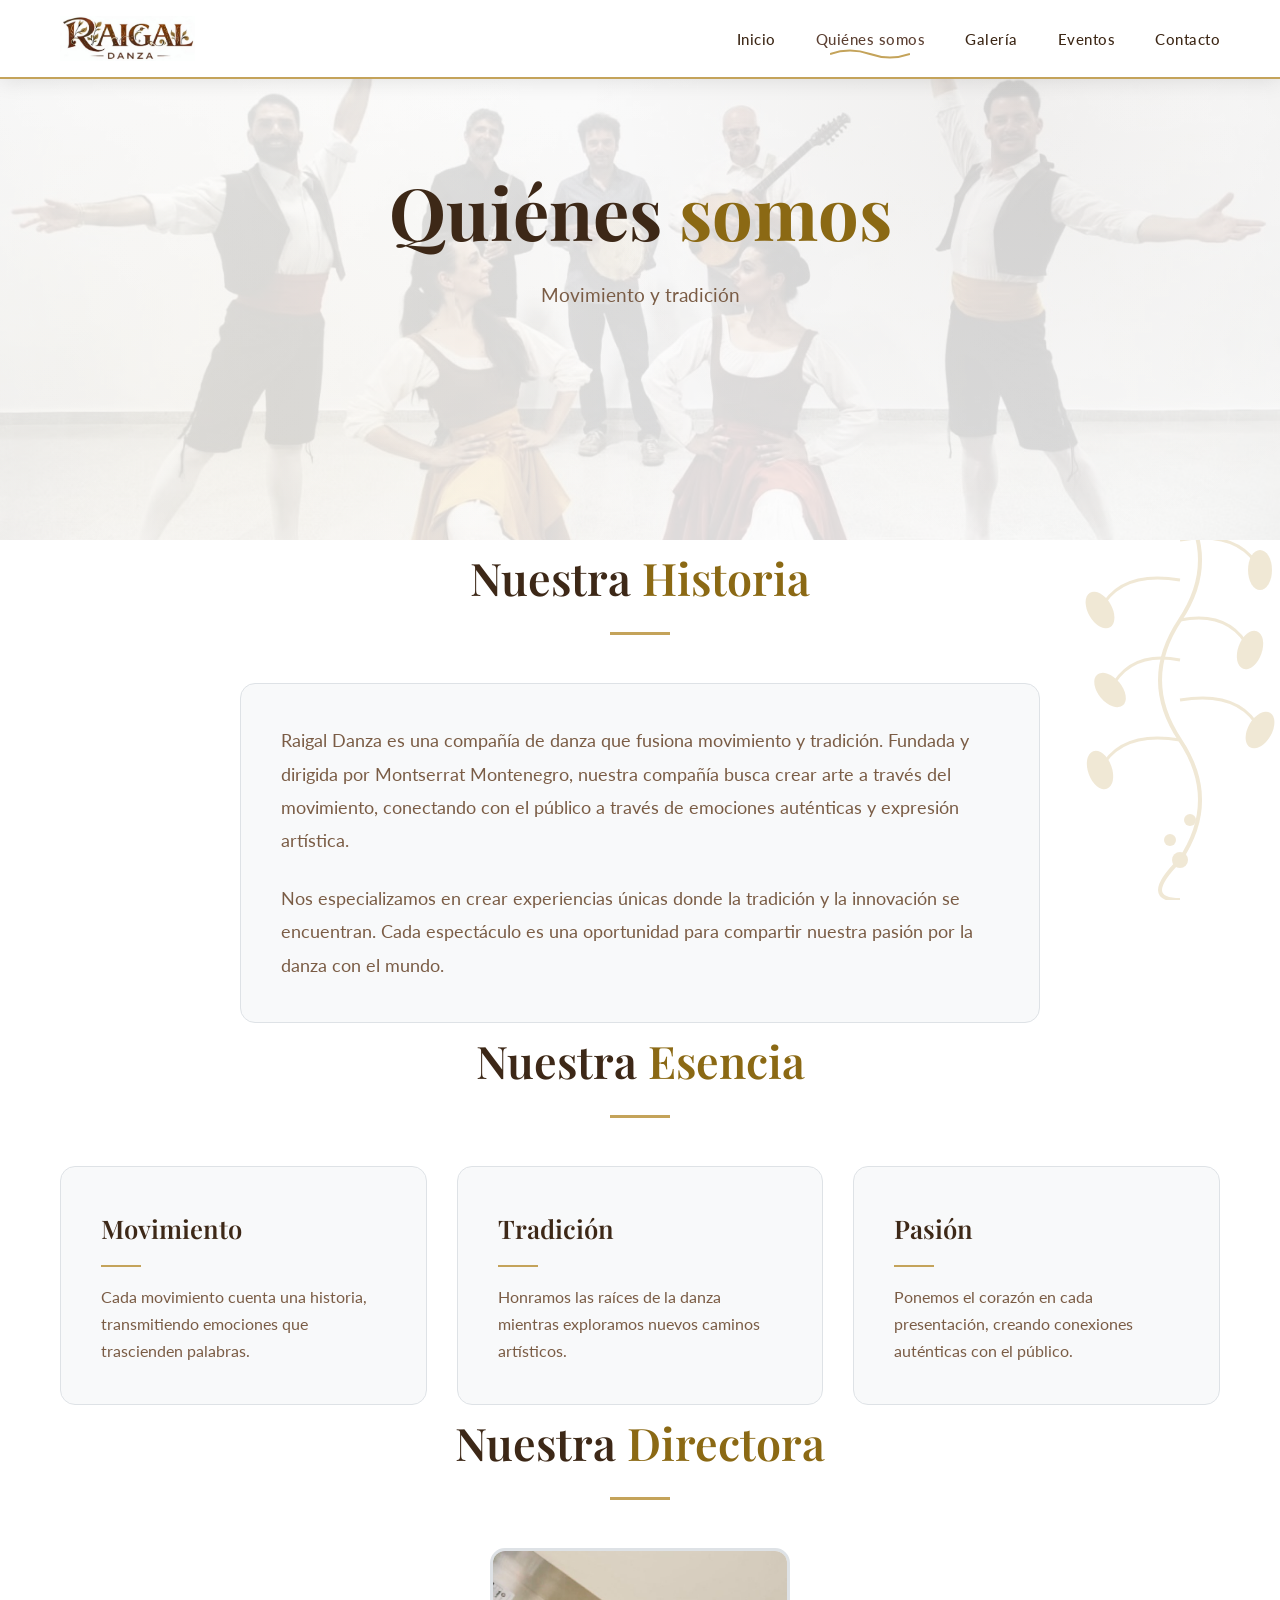
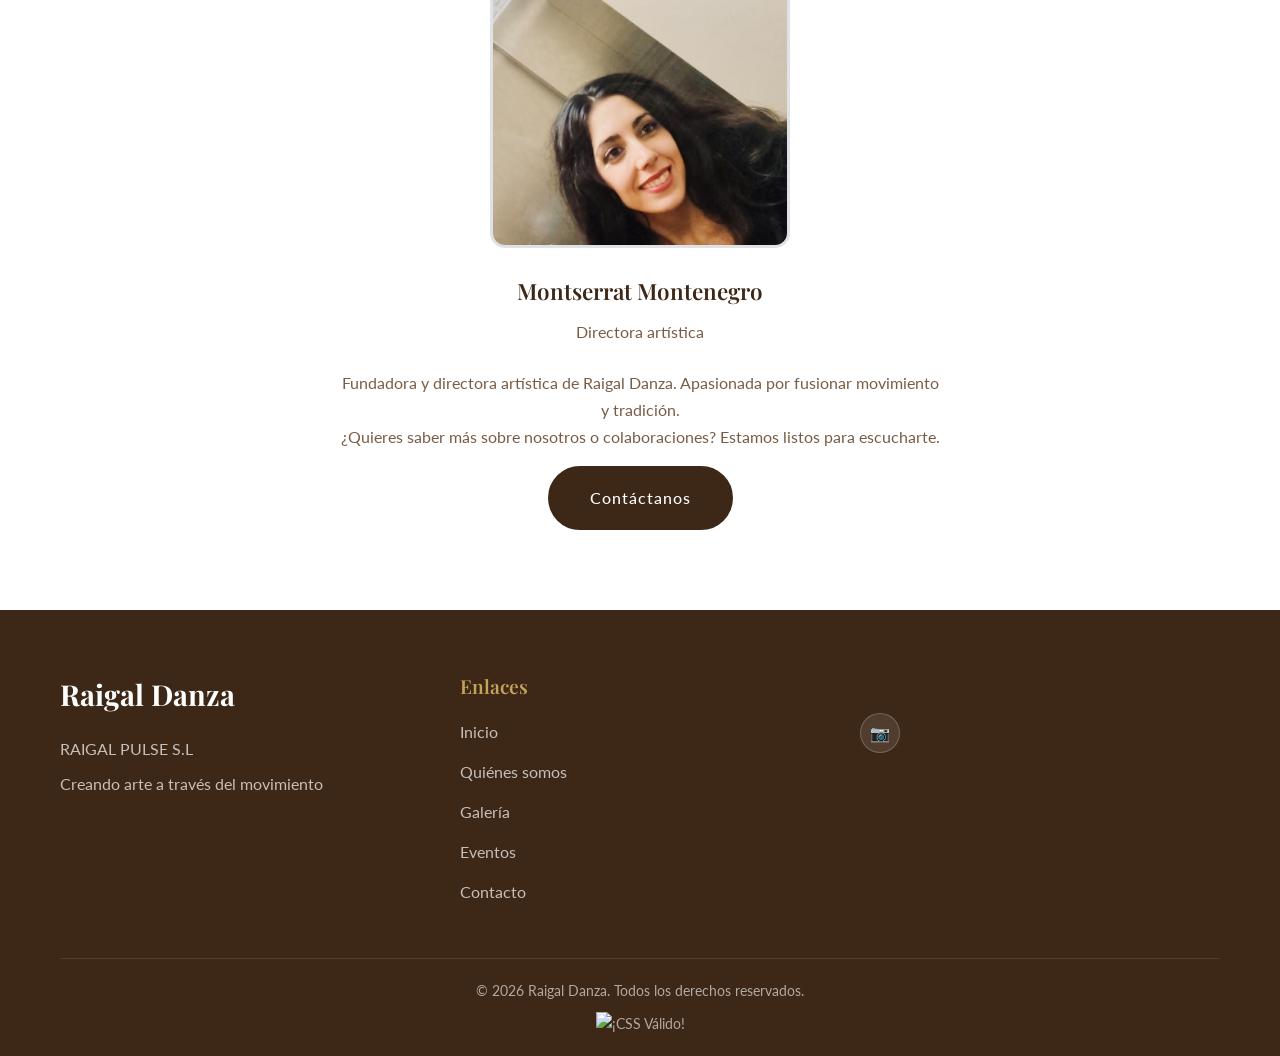
==== commit a93f5ba8: "Add files via upload" ====
--- a/compania.html
+++ b/compania.html
@@ -7,7 +7,7 @@
     <link rel="stylesheet" href="css/style.css">
     <link rel="icon" href="images/favicon.png" type="image/png">
 </head>
-<body oncontextmenu="return false" onselectstart="return false" ondragstart="return false">
+<body>
     <!-- Enredaderas decorativas -->
     <div class="vine-decoration vine-left">
         <svg viewBox="0 0 100 200" xmlns="http://www.w3.org/2000/svg">
@@ -152,6 +152,11 @@
             </div>
             <div class="footer-bottom">
                 <p>© 2026 Raigal Danza. Todos los derechos reservados.</p>
+                <p style="margin-top: 0.5rem;">
+                    <a href="https://jigsaw.w3.org/css-validator/check/referer" target="_blank">
+                        <img style="border:0;width:88px;height:31px" src="https://jigsaw.w3.org/css-validator/images/vcss" alt="¡CSS Válido!">
+                    </a>
+                </p>
             </div>
         </div>
     </footer>
--- a/css/style.css
+++ b/css/style.css
@@ -20,9 +20,6 @@
     margin: 0;
     padding: 0;
     box-sizing: border-box;
-    -webkit-user-select: none;
-    -moz-user-select: none;
-    -ms-user-select: none;
     user-select: none;
 }
 
@@ -37,26 +34,12 @@
     line-height: 1.7;
     overflow-x: hidden;
     position: relative;
-    -webkit-user-select: none;
-    -moz-user-select: none;
-    -ms-user-select: none;
     user-select: none;
 }
 
 /* Imágenes protegidas */
 img {
     -webkit-user-drag: none;
-    -khtml-user-drag: none;
-    -moz-user-drag: none;
-    -o-user-drag: none;
-    pointer-events: none;
-}
-
-.gallery-item img, 
-.hero img,
-.video-container video {
-    pointer-events: auto;
-}
 }
 
 /* Decorative vines SVG */
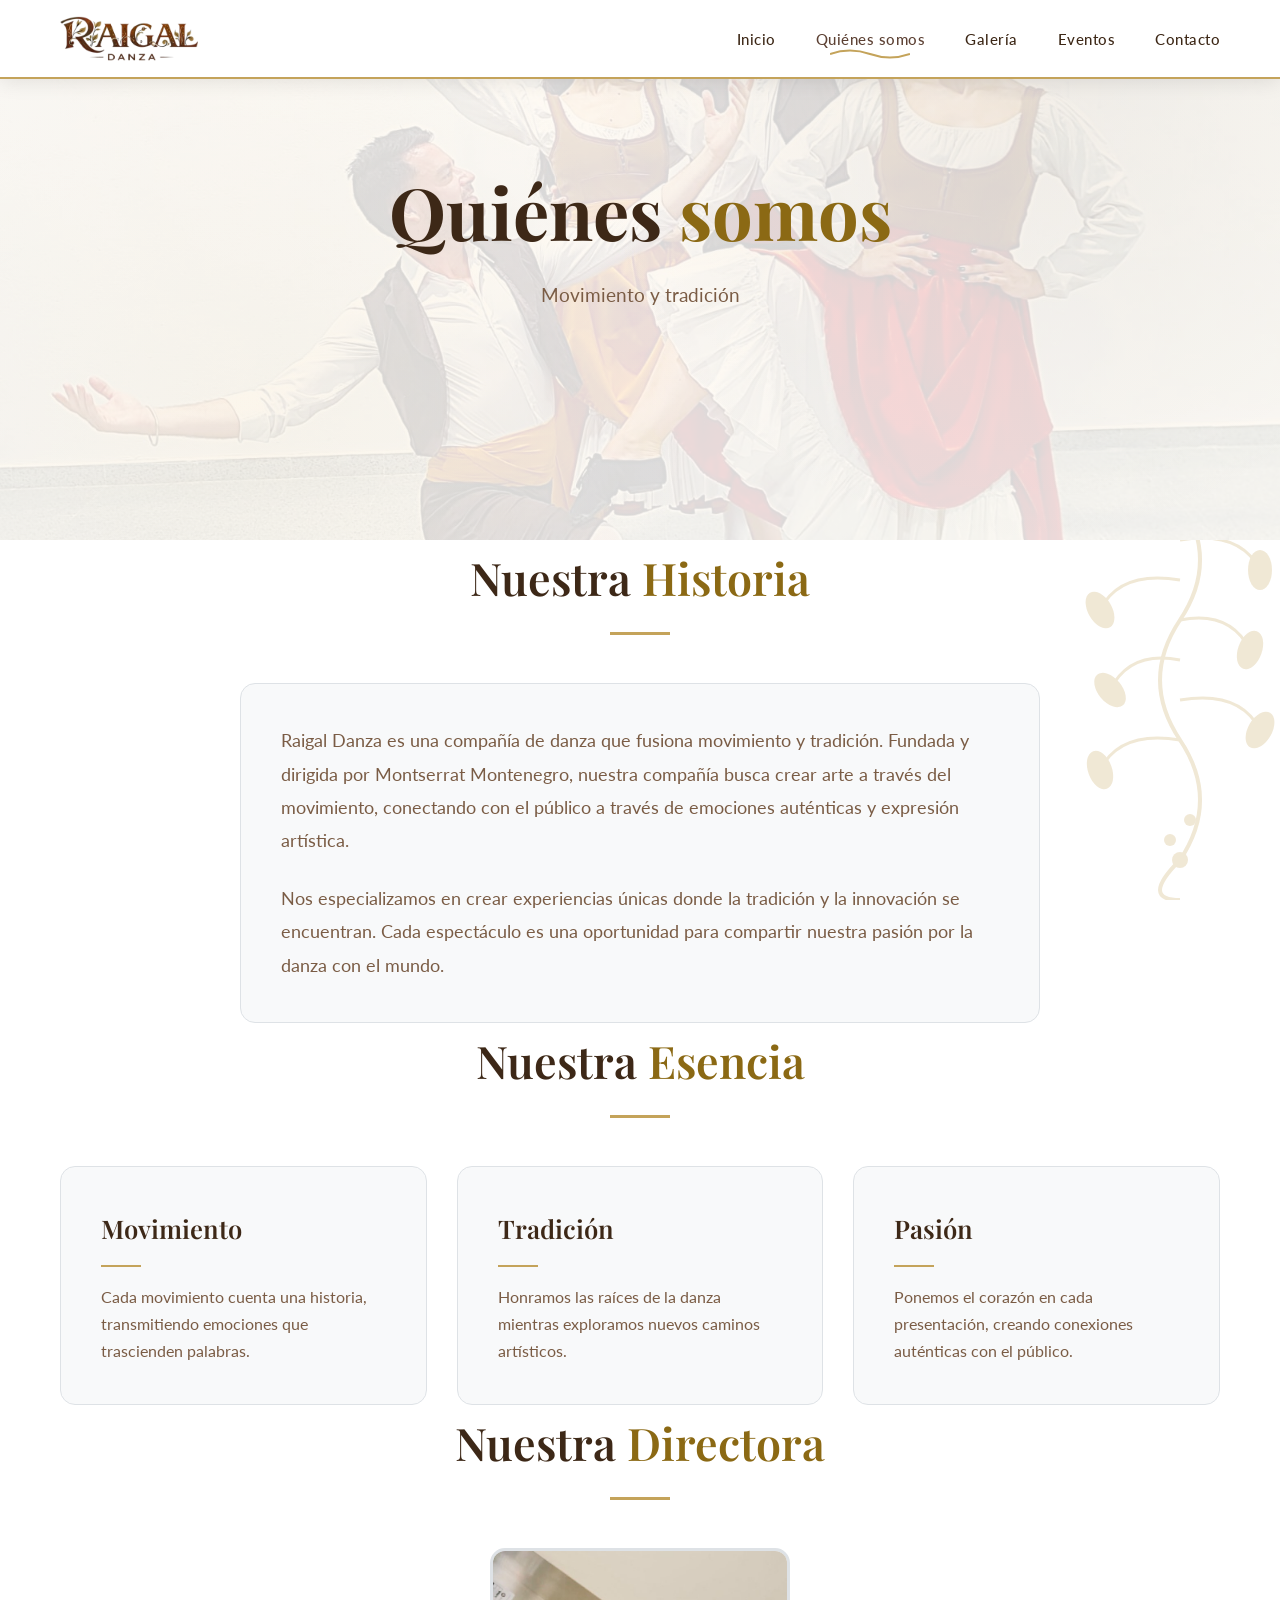
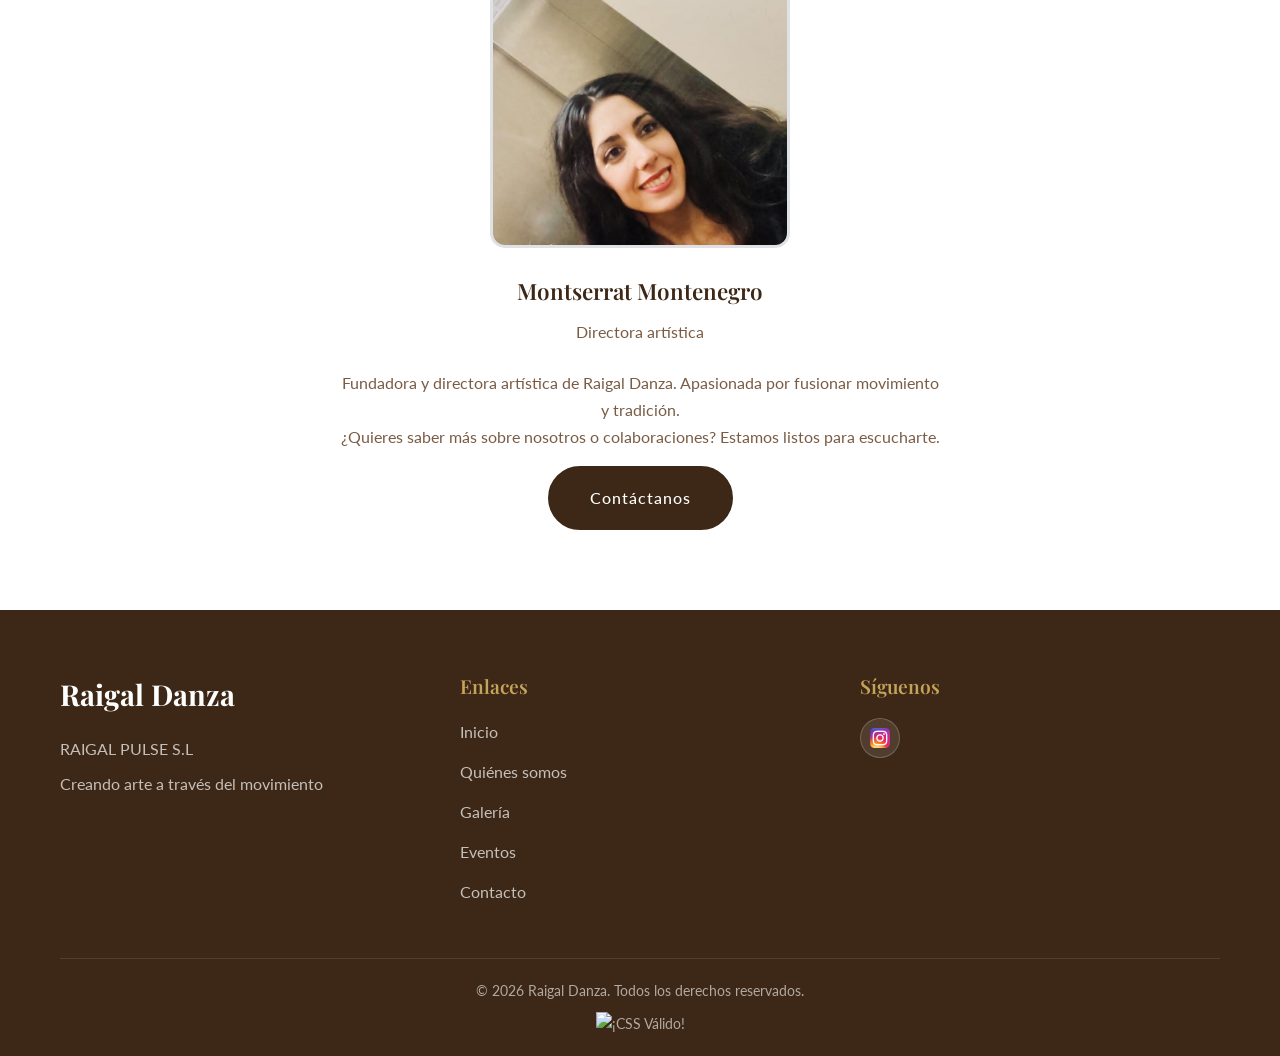
==== commit 23b4c81b: "Add files via upload" ====
--- a/compania.html
+++ b/compania.html
@@ -5,7 +5,7 @@
     <meta name="viewport" content="width=device-width, initial-scale=1.0">
     <title>Quiénes somos - Raigal Danza</title>
     <link rel="stylesheet" href="css/style.css">
-    <link rel="icon" href="images/favicon.png" type="image/png">
+    <link rel="icon" href="images/main/favicon.png" type="image/png">
 </head>
 <body>
     <!-- Enredaderas decorativas -->
@@ -52,7 +52,7 @@
     <nav class="navbar">
         <div class="nav-container">
             <a href="index.html" class="logo">
-                <img src="images/logo.jpg" alt="Raigal Danza" class="logo-img">
+                <img src="images/main/logo.png" alt="Raigal Danza" class="logo-img">
             </a>
             <ul class="nav-menu">
                 <li><a href="index.html" class="nav-link">Inicio</a></li>
@@ -69,7 +69,7 @@
         </div>
     </nav>
 
-    <section class="hero" style="height: 60vh; background: linear-gradient(rgba(255, 255, 255, 0.85), rgba(255, 255, 255, 0.85)), url('images/company/fondo.jpg') center/cover no-repeat;">
+    <section class="hero" style="height: 60vh; background: linear-gradient(rgba(255, 255, 255, 0.85), rgba(255, 255, 255, 0.85)), url('images/main/fondo.jpg') center/cover no-repeat;">
         <div class="hero-content">
             <h1>Quiénes <span>somos</span></h1>
             <p>Movimiento y tradición</p>
@@ -146,7 +146,7 @@
                 <div class="footer-section">
                     <h4>Síguenos</h4>
                     <div class="social-links">
-                        <a href="https://www.instagram.com/ciaraigaldanza" target="_blank" title="Instagram">📷</a>
+                        <a href="https://www.instagram.com/ciaraigaldanza" target="_blank" title="Instagram"><img src="images/main/instagram_icon.png" alt="Instagram" style="width:20px;height:20px;"></a>
                     </div>
                 </div>
             </div>
--- a/css/style.css
+++ b/css/style.css
@@ -448,6 +448,10 @@
     box-shadow: 0 10px 30px rgba(61, 40, 23, 0.1);
 }
 
+.event-card img {
+    display: block;
+}
+
 .event-date {
     background: var(--brown-dark);
     padding: 1rem 1.5rem;
@@ -629,6 +633,13 @@
     font-family: 'Playfair Display', serif;
 }
 
+.footer-section h4 {
+    color: var(--accent-gold);
+    font-size: 1.2rem;
+    margin-bottom: 1rem;
+    font-family: 'Playfair Display', serif;
+}
+
 .footer-section ul li {
     margin-bottom: 0.8rem;
 }
@@ -711,6 +722,63 @@
     color: var(--accent-gold);
 }
 
+/* Event Banner */
+.event-banner {
+    display: flex;
+    background: var(--white-light);
+    border-radius: 20px;
+    overflow: hidden;
+    border: 2px solid var(--accent-gold);
+    box-shadow: 0 10px 40px rgba(61, 40, 23, 0.15);
+    margin-top: 40px;
+}
+
+.event-banner-content {
+    flex: 1;
+    padding: 3rem;
+    display: flex;
+    flex-direction: column;
+    justify-content: center;
+}
+
+.event-label {
+    display: inline-block;
+    background: var(--accent);
+    color: var(--white);
+    padding: 0.4rem 1rem;
+    border-radius: 20px;
+    font-size: 0.85rem;
+    font-weight: 600;
+    text-transform: uppercase;
+    letter-spacing: 1px;
+    width: fit-content;
+    margin-bottom: 1rem;
+}
+
+.event-banner-content h2 {
+    font-size: 2rem;
+    color: var(--brown-dark);
+    margin-bottom: 0.8rem;
+}
+
+.event-banner-content p {
+    color: var(--brown-light);
+    font-size: 1.1rem;
+    margin-bottom: 1.5rem;
+}
+
+.event-banner-image {
+    flex: 1;
+    min-width: 400px;
+    max-width: 500px;
+}
+
+.event-banner-image img {
+    width: 100%;
+    height: 100%;
+    object-fit: cover;
+}
+
 /* Animations */
 @keyframes fadeInUp {
     from {
@@ -746,6 +814,20 @@
     
     .contact-wrapper {
         gap: 40px;
+    }
+    
+    .event-banner {
+        flex-direction: column;
+    }
+    
+    .event-banner-image {
+        min-width: 100%;
+        max-width: 100%;
+        height: 300px;
+    }
+    
+    .event-banner-content {
+        padding: 2rem;
     }
 }
 
